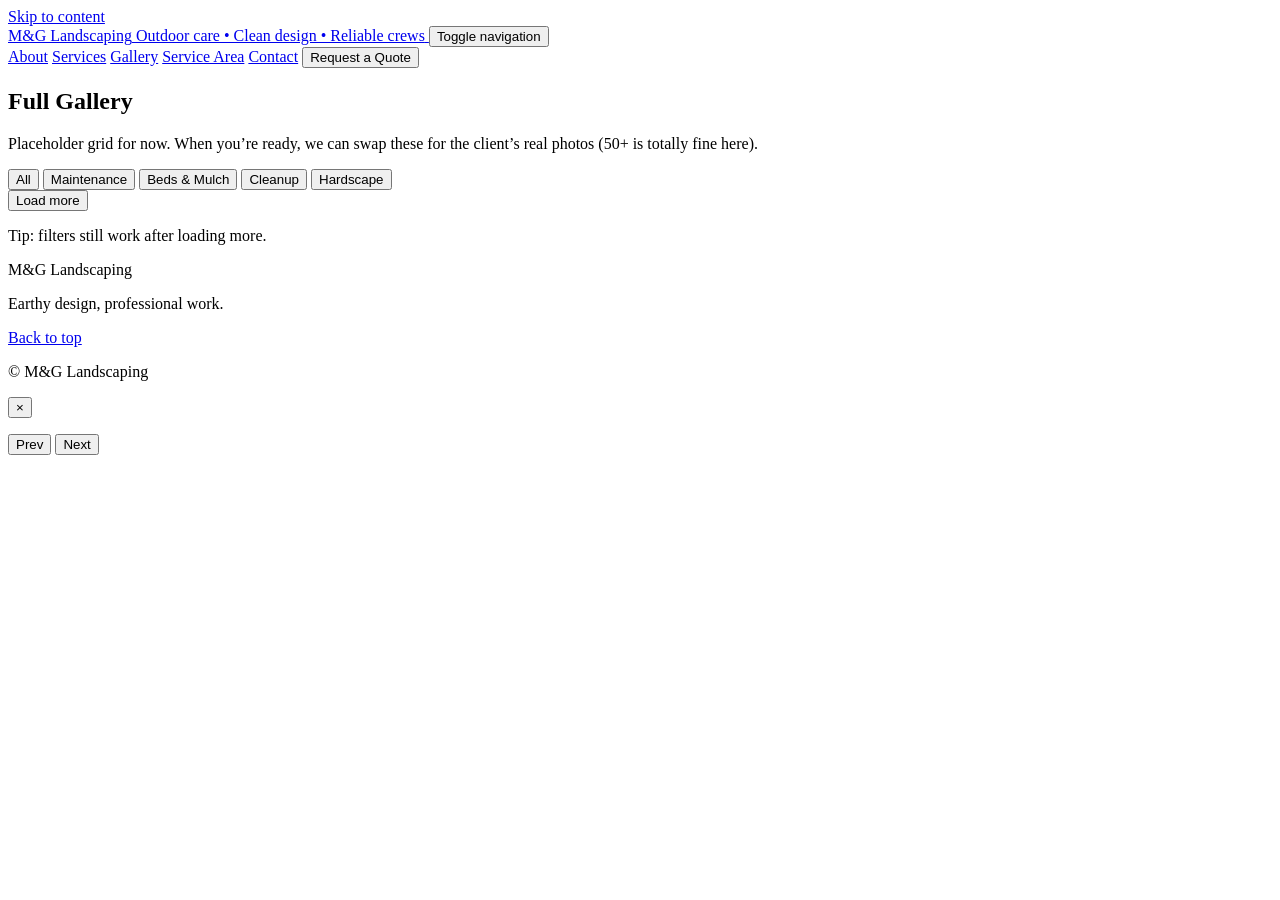
==== gallery.html @ a3aa932f "added gallery page." ====
<!doctype html>
<html lang="en">
  <head>
    <meta charset="utf-8" />
    <meta name="viewport" content="width=device-width, initial-scale=1" />
    <title>Gallery • M&amp;G Landscaping</title>
    <meta name="description" content="M&G Landscaping gallery — project photos and outdoor transformations." />
    <link rel="preconnect" href="https://fonts.googleapis.com" />
    <link rel="preconnect" href="https://fonts.gstatic.com" crossorigin />
    <link
      href="https://fonts.googleapis.com/css2?family=DM+Sans:wght@400;500;600;700&family=Fraunces:opsz,wght@9..144,500;9..144,700&display=swap"
      rel="stylesheet"
    />
    <link rel="stylesheet" href="style.css" />
  </head>
  <body>
    <a class="skip-link" href="#main">Skip to content</a>

    <header class="site-header" id="top">
      <div class="container header-inner">
        <a class="brand" href="index.html#top" aria-label="M&G Landscaping home">
          <span class="brand-mark" aria-hidden="true">
            <span class="brand-mark-leaf"></span>
          </span>
          <span class="brand-text">
            <span class="brand-name">M&amp;G Landscaping</span>
            <span class="brand-tag">Outdoor care • Clean design • Reliable crews</span>
          </span>
        </a>

        <button class="nav-toggle" type="button" aria-expanded="false" aria-controls="site-nav">
          <span class="nav-toggle-bar"></span>
          <span class="nav-toggle-bar"></span>
          <span class="nav-toggle-bar"></span>
          <span class="sr-only">Toggle navigation</span>
        </button>

        <nav class="site-nav" id="site-nav" aria-label="Primary">
          <a href="index.html#about">About</a>
          <a href="index.html#services">Services</a>
          <a href="gallery.html" aria-current="page">Gallery</a>
          <a href="index.html#areas">Service Area</a>
          <a href="index.html#contact">Contact</a>
          <button class="btn btn-primary btn-compact js-open-quote" type="button">Request a Quote</button>
        </nav>
      </div>
      <div class="header-rule" aria-hidden="true"></div>
    </header>

    <main id="main">
      <section class="section" id="gallery">
        <div class="container">
          <div class="section-heading">
            <h2>Full Gallery</h2>
            <p>
              Placeholder grid for now. When you’re ready, we can swap these for the client’s real photos (50+ is
              totally fine here).
            </p>
          </div>

          <div class="filter-row" role="group" aria-label="Filter gallery">
            <button class="filter is-active" type="button" data-filter="all">All</button>
            <button class="filter" type="button" data-filter="maintenance">Maintenance</button>
            <button class="filter" type="button" data-filter="beds">Beds &amp; Mulch</button>
            <button class="filter" type="button" data-filter="cleanup">Cleanup</button>
            <button class="filter" type="button" data-filter="hardscape">Hardscape</button>
          </div>

          <div
            class="gallery-grid"
            id="galleryGrid"
            data-gallery-source="js"
            aria-label="Project gallery grid"
          ></div>

          <div class="gallery-more">
            <button class="btn btn-ghost" id="loadMore" type="button">Load more</button>
            <p class="gallery-more-note">Tip: filters still work after loading more.</p>
          </div>
        </div>
      </section>
    </main>

    <footer class="site-footer">
      <div class="container footer-inner">
        <div>
          <p class="footer-brand">M&amp;G Landscaping</p>
          <p class="footer-small">Earthy design, professional work.</p>
        </div>
        <div class="footer-right">
          <a class="footer-link" href="#top">Back to top</a>
          <p class="footer-small">&copy; <span id="year"></span> M&amp;G Landscaping</p>
        </div>
      </div>
    </footer>

    <dialog class="quote-dialog" id="quoteDialog" aria-label="Request a quote dialog">
      <form class="quote-panel" method="dialog" id="quoteForm">
        <div class="quote-head">
          <div>
            <p class="quote-kicker">Request a quote</p>
            <h2 class="quote-title">Tell us the basics</h2>
          </div>
          <button class="icon-btn" type="button" data-quote-close aria-label="Close quote form">
            <span aria-hidden="true">&times;</span>
          </button>
        </div>

        <div class="quote-body">
          <label>
            <span>Name</span>
            <input name="name" type="text" autocomplete="name" required placeholder="Your name" />
          </label>
          <label>
            <span>Email</span>
            <input name="email" type="email" autocomplete="email" required placeholder="you@email.com" />
          </label>
          <label>
            <span>Phone</span>
            <input name="phone" type="tel" autocomplete="tel" placeholder="(555) 555-0100" />
          </label>
          <label>
            <span>Service</span>
            <select name="service" required>
              <option value="" selected disabled>Choose a service</option>
              <option>Maintenance</option>
              <option>Mulch / beds</option>
              <option>Cleanup</option>
              <option>Hardscape touch</option>
              <option>Not sure</option>
            </select>
          </label>
          <label>
            <span>Notes</span>
            <textarea name="message" rows="4" placeholder="Anything we should know?"></textarea>
          </label>

          <div class="quote-actions">
            <button class="btn btn-primary" type="submit">Create Email</button>
            <button class="btn btn-ghost" type="button" data-quote-close>Close</button>
          </div>

          <p class="form-note">No backend yet — we’ll open a pre-filled email so you can send it.</p>
        </div>
      </form>
    </dialog>

    <div class="lightbox" id="lightbox" aria-hidden="true">
      <div class="lightbox-backdrop" data-lb-close="true"></div>
      <div class="lightbox-panel" role="dialog" aria-modal="true" aria-label="Gallery viewer">
        <button class="icon-btn lightbox-close" type="button" data-lb-close="true" aria-label="Close">
          <span aria-hidden="true">&times;</span>
        </button>
        <img class="lightbox-img" id="lightboxImg" alt="" />
        <div class="lightbox-meta">
          <p class="lightbox-title" id="lightboxTitle"></p>
          <div class="lightbox-nav">
            <button class="btn btn-ghost btn-compact" type="button" id="lbPrev">Prev</button>
            <button class="btn btn-ghost btn-compact" type="button" id="lbNext">Next</button>
          </div>
        </div>
      </div>
    </div>

    <div class="toast" id="toast" role="status" aria-live="polite" aria-atomic="true"></div>

    <script src="gallery-data.js"></script>
    <script src="script.js"></script>
  </body>
</html>
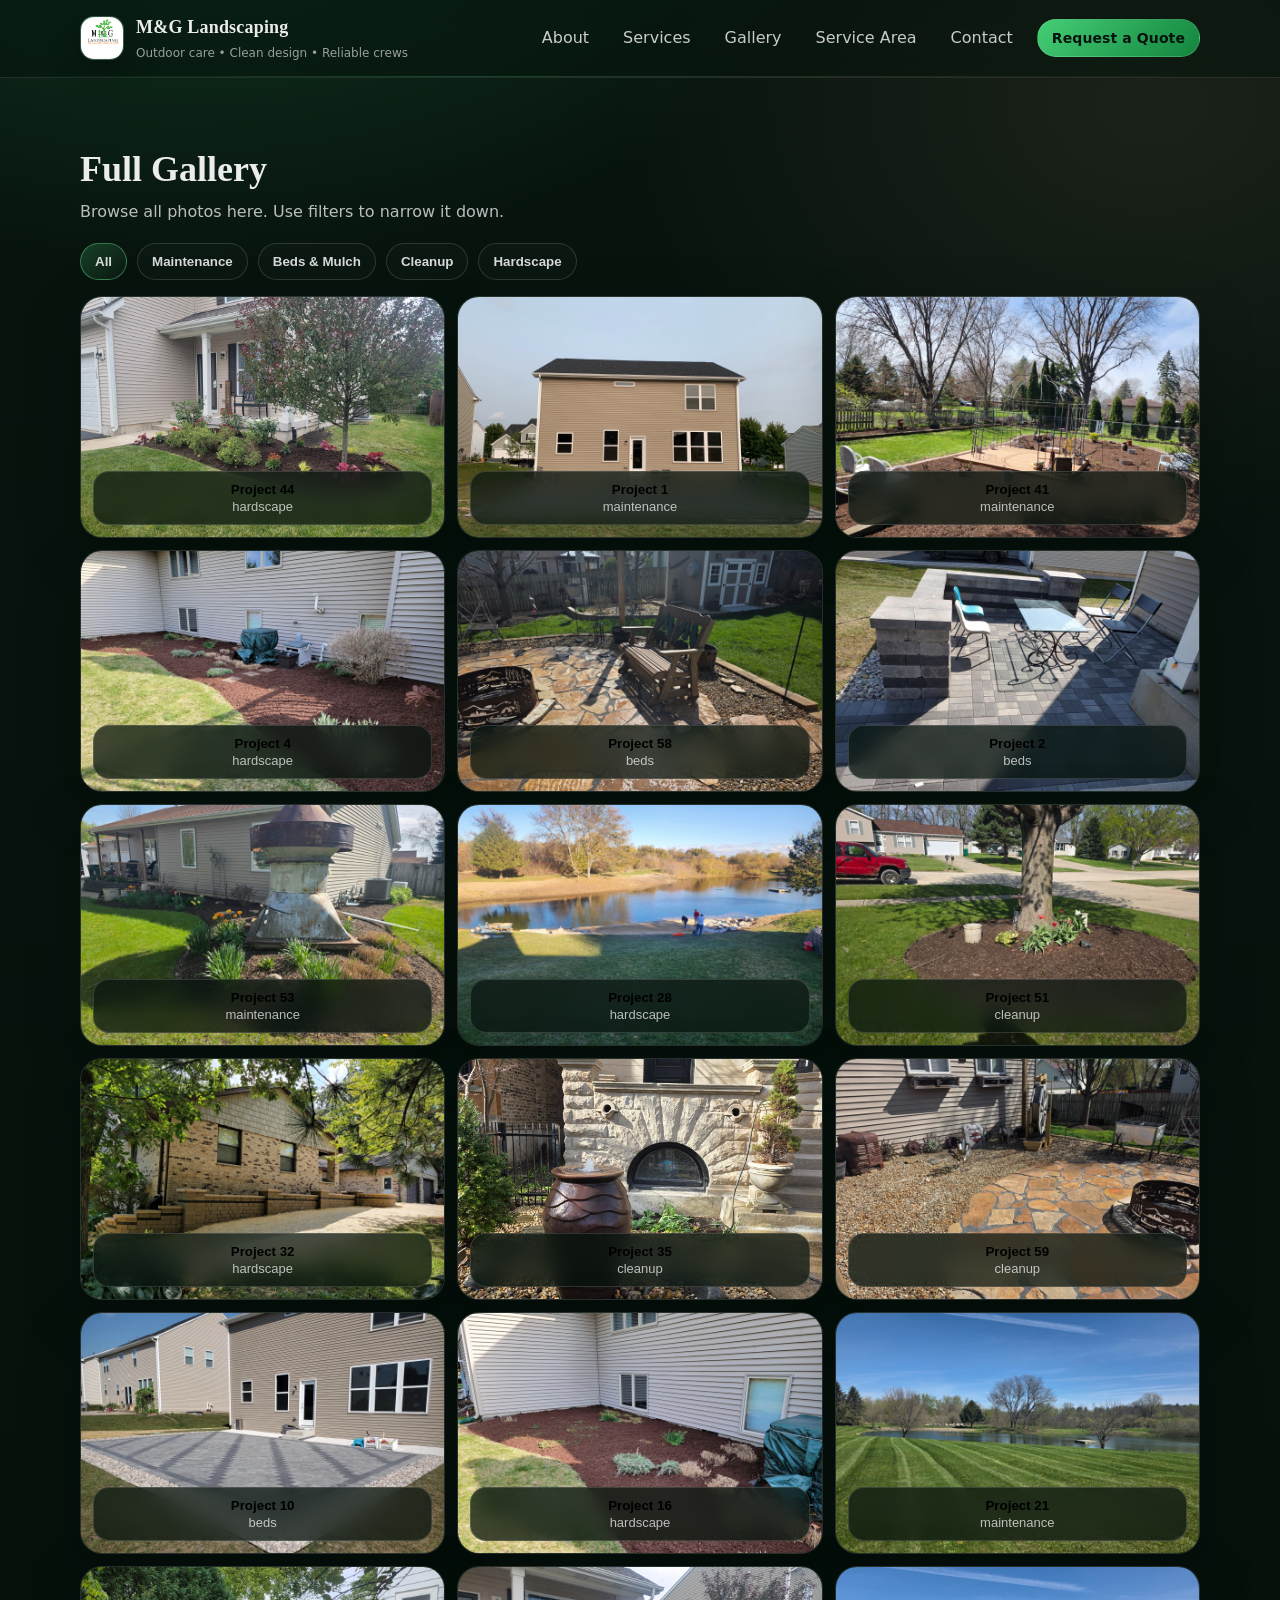
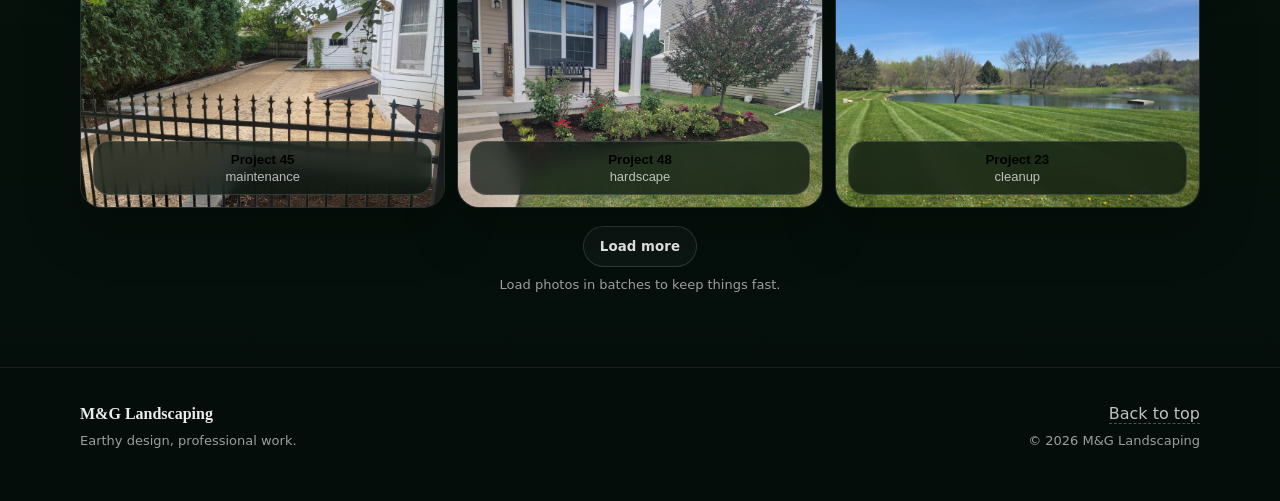
==== commit 11d46ed8: "implemented photos. changed photo names" ====
--- a/gallery.html
+++ b/gallery.html
@@ -20,7 +20,7 @@
       <div class="container header-inner">
         <a class="brand" href="index.html#top" aria-label="M&G Landscaping home">
           <span class="brand-mark" aria-hidden="true">
-            <span class="brand-mark-leaf"></span>
+            <img class="brand-logo" src="MGL%20Photos/Logo.jpg" alt="" loading="eager" decoding="async" />
           </span>
           <span class="brand-text">
             <span class="brand-name">M&amp;G Landscaping</span>
@@ -52,10 +52,7 @@
         <div class="container">
           <div class="section-heading">
             <h2>Full Gallery</h2>
-            <p>
-              Placeholder grid for now. When you’re ready, we can swap these for the client’s real photos (50+ is
-              totally fine here).
-            </p>
+            <p>Browse all photos here. Use filters to narrow it down.</p>
           </div>
 
           <div class="filter-row" role="group" aria-label="Filter gallery">
@@ -75,7 +72,7 @@
 
           <div class="gallery-more">
             <button class="btn btn-ghost" id="loadMore" type="button">Load more</button>
-            <p class="gallery-more-note">Tip: filters still work after loading more.</p>
+            <p class="gallery-more-note">Load photos in batches to keep things fast.</p>
           </div>
         </div>
       </section>
@@ -168,4 +165,3 @@
     <script src="script.js"></script>
   </body>
 </html>
-
--- a/style.css
+++ b/style.css
@@ -0,0 +1,960 @@
+:root{
+  --bg: #07140e;
+  --bg-2: #0b1a12;
+  --surface: rgba(255,255,255,0.06);
+  --surface-2: rgba(255,255,255,0.09);
+  --stroke: rgba(255,255,255,0.14);
+  --text: rgba(255,255,255,0.92);
+  --muted: rgba(255,255,255,0.72);
+  --muted-2: rgba(255,255,255,0.58);
+  --shadow: 0 18px 55px rgba(0,0,0,0.45);
+
+  --leaf: #4ade80;
+  --leaf-2: #16a34a;
+  --clay: #b08968;
+  --sun: #fbbf24;
+  --ice: #7dd3fc;
+  --accent: var(--leaf);
+  --accent-2: var(--leaf-2);
+
+  --radius-lg: 22px;
+  --radius-md: 16px;
+  --radius-sm: 12px;
+  --container: 1120px;
+
+  --font-sans: "DM Sans", ui-sans-serif, system-ui, -apple-system, "Segoe UI", Roboto, Arial, sans-serif;
+  --font-serif: "Fraunces", ui-serif, Georgia, "Times New Roman", serif;
+}
+
+*{ box-sizing: border-box; }
+html{ scroll-behavior: smooth; }
+body{
+  margin: 0;
+  font-family: var(--font-sans);
+  color: var(--text);
+  background: radial-gradient(1200px 800px at 15% -10%, rgba(74,222,128,0.20), transparent 60%),
+              radial-gradient(900px 700px at 90% 5%, rgba(176,137,104,0.12), transparent 60%),
+              linear-gradient(180deg, var(--bg), #06110c 70%, #050e0a);
+  line-height: 1.55;
+}
+img{ max-width: 100%; display: block; }
+a{ color: inherit; }
+
+.sr-only{
+  position:absolute;
+  width:1px;height:1px;
+  padding:0;margin:-1px;
+  overflow:hidden;clip:rect(0,0,0,0);
+  white-space:nowrap;border:0;
+}
+.skip-link{
+  position: absolute;
+  left: 12px;
+  top: 12px;
+  z-index: 9999;
+  padding: 10px 12px;
+  border-radius: 999px;
+  background: rgba(0,0,0,0.85);
+  border: 1px solid rgba(255,255,255,0.20);
+  text-decoration: none;
+  transform: translateY(-130%);
+  transition: transform 160ms ease;
+}
+.skip-link:focus{ transform: translateY(0); outline: none; }
+
+.container{
+  width: min(var(--container), calc(100% - 40px));
+  margin: 0 auto;
+}
+.split{
+  display: grid;
+  grid-template-columns: 1.1fr 0.9fr;
+  gap: 28px;
+  align-items: start;
+}
+
+.site-header{
+  position: sticky;
+  top: 0;
+  z-index: 50;
+  background: rgba(7,20,14,0.55);
+  backdrop-filter: blur(12px);
+  border-bottom: 1px solid rgba(255,255,255,0.10);
+}
+.header-inner{
+  display: flex;
+  align-items: center;
+  justify-content: space-between;
+  gap: 16px;
+  padding: 14px 0;
+}
+.brand{
+  display: grid;
+  grid-template-columns: auto 1fr;
+  gap: 12px;
+  align-items: center;
+  text-decoration: none;
+  min-width: 220px;
+}
+.brand-mark{
+  width: 44px;
+  height: 44px;
+  border-radius: 14px;
+  background: linear-gradient(145deg, rgba(74,222,128,0.25), rgba(22,163,74,0.10));
+  border: 1px solid rgba(255,255,255,0.16);
+  display: grid;
+  place-items: center;
+  box-shadow: 0 10px 30px rgba(0,0,0,0.35);
+  overflow: hidden;
+}
+.brand-logo{
+  width: 100%;
+  height: 100%;
+  object-fit: cover;
+  filter: saturate(1.05) contrast(1.05);
+}
+.brand-name{
+  font-family: var(--font-serif);
+  letter-spacing: 0.2px;
+  font-size: 18px;
+  font-weight: 700;
+}
+.brand-tag{
+  display:block;
+  color: var(--muted-2);
+  font-size: 12px;
+  margin-top: 2px;
+}
+
+.nav-toggle{
+  display: none;
+  background: transparent;
+  border: 1px solid rgba(255,255,255,0.16);
+  border-radius: 12px;
+  padding: 10px;
+  color: var(--text);
+}
+.nav-toggle-bar{
+  display:block;
+  width: 22px;
+  height: 2px;
+  background: rgba(255,255,255,0.9);
+  margin: 4px 0;
+  border-radius: 999px;
+}
+
+.site-nav{
+  display: flex;
+  align-items: center;
+  gap: 14px;
+}
+.site-nav a{
+  text-decoration: none;
+  color: rgba(255,255,255,0.78);
+  padding: 10px 10px;
+  border-radius: 999px;
+  transition: background 180ms ease, color 180ms ease;
+}
+.site-nav a:hover{
+  background: rgba(255,255,255,0.06);
+  color: rgba(255,255,255,0.95);
+}
+.header-rule{
+  height: 1px;
+  background: linear-gradient(90deg, transparent, rgba(74,222,128,0.22), rgba(176,137,104,0.18), transparent);
+}
+
+.section{
+  padding: 72px 0;
+}
+.section-alt{
+  background: linear-gradient(180deg, rgba(255,255,255,0.02), rgba(255,255,255,0.00));
+  border-top: 1px solid rgba(255,255,255,0.06);
+  border-bottom: 1px solid rgba(255,255,255,0.06);
+}
+.section-heading h2{
+  font-family: var(--font-serif);
+  font-size: 36px;
+  line-height: 1.1;
+  margin: 0 0 10px;
+}
+.section-heading p{
+  margin: 0;
+  color: var(--muted);
+  max-width: 62ch;
+}
+
+.btn{
+  appearance: none;
+  border: 1px solid transparent;
+  border-radius: 999px;
+  padding: 12px 16px;
+  font-weight: 700;
+  font-family: var(--font-sans);
+  letter-spacing: 0.1px;
+  cursor: pointer;
+  text-decoration: none;
+  display: inline-flex;
+  align-items: center;
+  justify-content: center;
+  gap: 8px;
+  transition: transform 160ms ease, background 160ms ease, border-color 160ms ease, color 160ms ease;
+}
+.btn:active{ transform: translateY(1px); }
+.btn-primary{
+  background: linear-gradient(135deg, rgba(74,222,128,0.92), rgba(22,163,74,0.78));
+  color: #07140e;
+  border-color: rgba(255,255,255,0.12);
+}
+.btn-primary:hover{
+  background: linear-gradient(135deg, rgba(74,222,128,1), rgba(22,163,74,0.88));
+}
+.btn-ghost{
+  background: rgba(255,255,255,0.03);
+  border-color: rgba(255,255,255,0.14);
+  color: rgba(255,255,255,0.9);
+}
+.btn-ghost:hover{
+  background: rgba(255,255,255,0.07);
+  border-color: rgba(255,255,255,0.20);
+}
+.btn-compact{ padding: 10px 14px; font-size: 14px; }
+.icon-btn{
+  width: 42px;
+  height: 42px;
+  border-radius: 14px;
+  border: 1px solid rgba(255,255,255,0.14);
+  background: rgba(255,255,255,0.04);
+  color: rgba(255,255,255,0.92);
+  cursor: pointer;
+  display: grid;
+  place-items: center;
+}
+.icon-btn:hover{ background: rgba(255,255,255,0.07); }
+
+.hero{
+  position: relative;
+  padding: 86px 0 44px;
+  overflow: clip;
+}
+.hero-bg{
+  position: absolute;
+  inset: -20%;
+  background:
+    radial-gradient(700px 420px at 20% 30%, rgba(74,222,128,0.26), transparent 60%),
+    radial-gradient(540px 380px at 78% 32%, rgba(176,137,104,0.18), transparent 60%),
+    radial-gradient(420px 380px at 70% 84%, rgba(251,191,36,0.10), transparent 70%),
+    linear-gradient(180deg, rgba(255,255,255,0.02), rgba(255,255,255,0.00));
+  filter: saturate(1.1);
+  transform: translateZ(0);
+}
+.hero-inner{
+  position: relative;
+  display: grid;
+  grid-template-columns: 1.08fr 0.92fr;
+  gap: 34px;
+  align-items: center;
+}
+.eyebrow{
+  margin: 0 0 14px;
+  display: flex;
+  flex-wrap: wrap;
+  gap: 10px;
+  align-items: center;
+}
+.pill{
+  display:inline-flex;
+  padding: 6px 12px;
+  border-radius: 999px;
+  border: 1px solid rgba(255,255,255,0.14);
+  background: rgba(255,255,255,0.04);
+  font-weight: 700;
+  font-size: 13px;
+}
+.muted{ color: var(--muted-2); font-size: 13px; }
+.hero-title{
+  margin: 0 0 12px;
+  font-family: var(--font-serif);
+  font-size: 56px;
+  line-height: 1.03;
+  letter-spacing: -0.2px;
+}
+.hero-title-accent{
+  color: color-mix(in srgb, var(--accent) 96%, white 4%);
+  text-shadow: 0 12px 38px color-mix(in srgb, var(--accent) 18%, transparent);
+}
+.hero-subtitle{
+  margin: 0 0 18px;
+  color: rgba(255,255,255,0.76);
+  font-size: 18px;
+  max-width: 62ch;
+}
+.hero-actions{
+  display:flex;
+  gap: 12px;
+  flex-wrap: wrap;
+  margin-bottom: 18px;
+}
+
+.hero-spotlight{
+  border-radius: var(--radius-lg);
+  border: 1px solid rgba(255,255,255,0.12);
+  background: rgba(255,255,255,0.03);
+  padding: 16px;
+  box-shadow: 0 20px 60px rgba(0,0,0,0.25);
+}
+.hero-spotlight-label{
+  margin: 0 0 10px;
+  color: rgba(255,255,255,0.60);
+  font-weight: 700;
+  letter-spacing: 0.12em;
+  font-size: 11px;
+  text-transform: uppercase;
+}
+.chip-row{
+  display:flex;
+  gap: 10px;
+  flex-wrap: wrap;
+  margin-bottom: 12px;
+}
+.chip{
+  border-radius: 999px;
+  padding: 8px 12px;
+  border: 1px solid rgba(255,255,255,0.14);
+  background: rgba(255,255,255,0.02);
+  color: rgba(255,255,255,0.80);
+  cursor: pointer;
+  font-weight: 700;
+  font-size: 13px;
+}
+.chip:hover{ background: rgba(255,255,255,0.05); }
+.chip.is-active{
+  background: linear-gradient(135deg, color-mix(in srgb, var(--accent) 24%, transparent), rgba(255,255,255,0.02));
+  border-color: color-mix(in srgb, var(--accent) 34%, rgba(255,255,255,0.12));
+  color: rgba(255,255,255,0.92);
+}
+
+.spotlight-card{
+  border-radius: 18px;
+  border: 1px solid rgba(255,255,255,0.10);
+  background: linear-gradient(180deg, rgba(255,255,255,0.03), rgba(255,255,255,0.015));
+  padding: 14px;
+}
+.spotlight-title{
+  font-size: 18px;
+  margin: 0 0 6px;
+}
+.spotlight-text{
+  margin: 0 0 12px;
+  color: rgba(255,255,255,0.72);
+}
+.spotlight-list{
+  margin: 0;
+  padding: 0 0 0 18px;
+  color: rgba(255,255,255,0.78);
+}
+
+.hero-media .media-stack{
+  position: relative;
+  display: grid;
+  gap: 16px;
+}
+.media-card{
+  border-radius: var(--radius-lg);
+  border: 1px solid rgba(255,255,255,0.12);
+  background: rgba(255,255,255,0.03);
+  overflow: hidden;
+  box-shadow: var(--shadow);
+}
+.hero-photo{
+  width: 100%;
+  object-fit: cover;
+  display: block;
+  background: rgba(255,255,255,0.06);
+}
+.hero-photo-tall{ height: 420px; }
+.hero-photo-wide{ height: 180px; }
+.media-card figcaption{
+  padding: 12px 14px 14px;
+  color: rgba(255,255,255,0.66);
+  font-size: 13px;
+}
+.media-card-float{
+  position: absolute;
+  right: -10px;
+  bottom: -22px;
+  width: min(360px, 78%);
+  transform: rotate(1deg);
+  animation: floaty 6.8s ease-in-out infinite;
+  animation-delay: var(--float-delay, 0s);
+}
+@keyframes floaty{
+  0%,100%{ transform: translateY(0) rotate(1deg); }
+  50%{ transform: translateY(-10px) rotate(-0.6deg); }
+}
+
+.ph-image{
+  background:
+    linear-gradient(135deg, rgba(255,255,255,0.12), rgba(255,255,255,0.03)),
+    radial-gradient(900px 220px at 30% 20%, rgba(74,222,128,0.20), transparent 60%),
+    repeating-linear-gradient(90deg, rgba(255,255,255,0.06), rgba(255,255,255,0.06) 2px, rgba(255,255,255,0.02) 2px, rgba(255,255,255,0.02) 10px);
+  border-radius: 16px;
+  min-height: 220px;
+}
+.ph-image-wide{ min-height: 180px; }
+.ph-image-tall{ min-height: 420px; }
+.ph-image-square{ min-height: 360px; }
+
+.stat-grid{
+  margin-top: 18px;
+  display: grid;
+  grid-template-columns: 1fr 1fr;
+  gap: 12px;
+}
+.stat{
+  border-radius: 18px;
+  border: 1px solid rgba(255,255,255,0.12);
+  background: rgba(255,255,255,0.03);
+  padding: 14px;
+}
+.stat-top{
+  margin: 0 0 6px;
+  color: rgba(255,255,255,0.62);
+  font-weight: 700;
+  letter-spacing: 0.10em;
+  text-transform: uppercase;
+  font-size: 11px;
+}
+.stat-main{ margin: 0; font-weight: 800; }
+
+.about-photo{
+  position: relative;
+  border-radius: var(--radius-lg);
+  border: 1px solid rgba(255,255,255,0.12);
+  background: rgba(255,255,255,0.03);
+  padding: 16px;
+  box-shadow: var(--shadow);
+}
+.about-photo-img{
+  width: 100%;
+  height: 360px;
+  border-radius: 16px;
+  object-fit: cover;
+  background: rgba(255,255,255,0.06);
+  border: 1px solid rgba(255,255,255,0.10);
+}
+.about-badge{
+  margin-top: 14px;
+  border-radius: 18px;
+  border: 1px solid rgba(255,255,255,0.12);
+  background: linear-gradient(135deg, rgba(176,137,104,0.18), rgba(255,255,255,0.02));
+  padding: 14px;
+}
+.about-badge-title{
+  margin: 0 0 4px;
+  font-weight: 900;
+}
+.about-badge-copy{
+  margin: 0 0 12px;
+  color: rgba(255,255,255,0.74);
+}
+
+.service-grid{
+  margin-top: 22px;
+  display: grid;
+  grid-template-columns: repeat(4, 1fr);
+  gap: 14px;
+}
+.service-card{
+  border-radius: var(--radius-lg);
+  border: 1px solid rgba(255,255,255,0.12);
+  background: rgba(255,255,255,0.03);
+  padding: 16px;
+  box-shadow: 0 16px 46px rgba(0,0,0,0.22);
+}
+.service-icon{
+  width: 42px;
+  height: 42px;
+  border-radius: 14px;
+  border: 1px solid rgba(255,255,255,0.14);
+  background: linear-gradient(135deg, rgba(74,222,128,0.18), rgba(255,255,255,0.02));
+  display: grid;
+  place-items: center;
+  margin-bottom: 12px;
+  color: rgba(255,255,255,0.92);
+}
+.service-icon svg{ width: 24px; height: 24px; fill: currentColor; opacity: 0.95; }
+.service-card h3{ margin: 0 0 8px; font-size: 18px; }
+.service-card p{ margin: 0 0 12px; color: rgba(255,255,255,0.74); }
+.service-details{
+  border-top: 1px solid rgba(255,255,255,0.10);
+  padding-top: 12px;
+}
+.service-details summary{
+  cursor: pointer;
+  font-weight: 800;
+  color: rgba(255,255,255,0.86);
+}
+.service-details ul{
+  margin: 10px 0 0;
+  padding-left: 18px;
+  color: rgba(255,255,255,0.74);
+}
+
+.services-cta{
+  margin-top: 18px;
+  border-radius: var(--radius-lg);
+  border: 1px solid rgba(255,255,255,0.12);
+  background: linear-gradient(135deg, rgba(74,222,128,0.10), rgba(176,137,104,0.10));
+  padding: 18px;
+  display: flex;
+  justify-content: space-between;
+  gap: 14px;
+  align-items: center;
+}
+.services-cta h3{ margin: 0 0 6px; }
+.services-cta p{ margin: 0; color: rgba(255,255,255,0.74); }
+
+.filter-row{
+  margin-top: 18px;
+  display:flex;
+  flex-wrap: wrap;
+  gap: 10px;
+}
+.filter{
+  border-radius: 999px;
+  padding: 10px 14px;
+  border: 1px solid rgba(255,255,255,0.14);
+  background: rgba(255,255,255,0.02);
+  color: rgba(255,255,255,0.84);
+  cursor: pointer;
+  font-weight: 800;
+}
+.filter:hover{ background: rgba(255,255,255,0.06); }
+.filter.is-active{
+  background: linear-gradient(135deg, color-mix(in srgb, var(--accent) 22%, transparent), rgba(255,255,255,0.02));
+  border-color: color-mix(in srgb, var(--accent) 34%, rgba(255,255,255,0.12));
+}
+
+.gallery-grid{
+  margin-top: 16px;
+  display: grid;
+  grid-template-columns: repeat(12, 1fr);
+  gap: 12px;
+}
+.gallery-home-cta{
+  margin-top: 16px;
+  display: flex;
+  justify-content: center;
+}
+
+.gallery-more{
+  margin-top: 18px;
+  display: grid;
+  justify-items: center;
+  gap: 8px;
+}
+.gallery-more-note{
+  margin: 0;
+  color: rgba(255,255,255,0.60);
+  font-size: 13px;
+}
+.gallery-tile{
+  grid-column: span 4;
+  padding: 0;
+  border: 1px solid rgba(255,255,255,0.12);
+  border-radius: var(--radius-lg);
+  overflow: hidden;
+  background: rgba(255,255,255,0.02);
+  cursor: pointer;
+  position: relative;
+  box-shadow: 0 18px 55px rgba(0,0,0,0.25);
+  transition: transform 180ms ease, border-color 180ms ease;
+}
+.gallery-tile:hover{
+  transform: translateY(-3px);
+  border-color: color-mix(in srgb, var(--accent) 34%, rgba(255,255,255,0.14));
+}
+.gallery-tile img{
+  width: 100%;
+  height: 240px;
+  object-fit: cover;
+  filter: saturate(0.9) contrast(1.02);
+}
+.gallery-tile-meta{
+  position: absolute;
+  inset: auto 12px 12px 12px;
+  border-radius: 16px;
+  padding: 10px 12px;
+  border: 1px solid rgba(255,255,255,0.14);
+  background: rgba(7,20,14,0.72);
+  backdrop-filter: blur(10px);
+}
+.gallery-tile-title{
+  display:block;
+  font-weight: 900;
+}
+.gallery-tile-tag{
+  display:block;
+  color: rgba(255,255,255,0.70);
+  font-size: 13px;
+  margin-top: 2px;
+}
+.gallery-tile[hidden]{ display:none; }
+
+.area-chips{
+  margin-top: 16px;
+  display:flex;
+  flex-wrap: wrap;
+  gap: 10px;
+}
+.area-chips span{
+  padding: 9px 12px;
+  border-radius: 999px;
+  border: 1px solid rgba(255,255,255,0.14);
+  background: rgba(255,255,255,0.03);
+  color: rgba(255,255,255,0.84);
+  font-weight: 800;
+  font-size: 13px;
+}
+.area-note{
+  margin-top: 16px;
+  border-radius: var(--radius-lg);
+  border: 1px solid rgba(255,255,255,0.12);
+  background: rgba(255,255,255,0.03);
+  padding: 16px;
+}
+.area-note h3{ margin: 0 0 6px; }
+.area-note p{ margin: 0 0 12px; color: rgba(255,255,255,0.74); }
+
+.map-card{
+  position: relative;
+  min-height: 420px;
+  border-radius: var(--radius-lg);
+  border: 1px solid rgba(255,255,255,0.12);
+  background: radial-gradient(900px 420px at 20% 30%, rgba(74,222,128,0.14), transparent 60%),
+              linear-gradient(180deg, rgba(255,255,255,0.03), rgba(255,255,255,0.015));
+  overflow: hidden;
+  box-shadow: var(--shadow);
+}
+.map-grid{
+  position:absolute;
+  inset: 0;
+  background-image:
+    linear-gradient(transparent, transparent),
+    linear-gradient(90deg, rgba(255,255,255,0.05) 1px, transparent 1px),
+    linear-gradient(0deg, rgba(255,255,255,0.05) 1px, transparent 1px);
+  background-size: 100% 100%, 56px 56px, 56px 56px;
+  opacity: 0.55;
+  mix-blend-mode: screen;
+}
+.map-mark{
+  position:absolute;
+  right: 22px;
+  bottom: 26px;
+  width: 120px;
+  height: 120px;
+  color: rgba(74,222,128,0.85);
+  filter: drop-shadow(0 18px 30px rgba(0,0,0,0.40));
+}
+.map-caption{
+  position:absolute;
+  left: 16px;
+  bottom: 16px;
+  margin: 0;
+  padding: 10px 12px;
+  border-radius: 14px;
+  border: 1px solid rgba(255,255,255,0.14);
+  background: rgba(7,20,14,0.74);
+  color: rgba(255,255,255,0.72);
+  font-size: 13px;
+  max-width: 34ch;
+}
+
+.contact-cards{
+  margin-top: 18px;
+  display:grid;
+  grid-template-columns: 1fr;
+  gap: 12px;
+}
+.contact-card{
+  border-radius: var(--radius-lg);
+  border: 1px solid rgba(255,255,255,0.12);
+  background: rgba(255,255,255,0.03);
+  padding: 14px;
+  display: grid;
+  grid-template-columns: 1fr auto;
+  gap: 10px;
+  align-items: center;
+}
+.contact-label{
+  margin: 0;
+  color: rgba(255,255,255,0.62);
+  font-weight: 900;
+  letter-spacing: 0.10em;
+  text-transform: uppercase;
+  font-size: 11px;
+}
+.contact-value{
+  margin: 4px 0 0;
+  font-weight: 900;
+}
+.contact-link{
+  text-decoration: none;
+  border-bottom: 1px dashed rgba(255,255,255,0.30);
+}
+.contact-link:hover{ border-bottom-color: rgba(74,222,128,0.60); }
+
+.contact-form-shell{
+  border-radius: var(--radius-lg);
+  border: 1px solid rgba(255,255,255,0.12);
+  background: rgba(255,255,255,0.03);
+  padding: 18px;
+  box-shadow: 0 16px 50px rgba(0,0,0,0.22);
+}
+.contact-form label{ display:block; }
+.contact-form span{ display:block; font-weight: 900; margin-bottom: 8px; }
+.form-row{
+  display:grid;
+  grid-template-columns: 1fr 1fr;
+  gap: 12px;
+}
+input, select, textarea{
+  width: 100%;
+  padding: 12px 12px;
+  border-radius: 14px;
+  border: 1px solid rgba(255,255,255,0.14);
+  background: rgba(7,20,14,0.55);
+  color: rgba(255,255,255,0.92);
+  outline: none;
+  font-family: var(--font-sans);
+}
+textarea{ resize: vertical; min-height: 120px; }
+input:focus, select:focus, textarea:focus{
+  border-color: rgba(74,222,128,0.55);
+  box-shadow: 0 0 0 3px rgba(74,222,128,0.14);
+}
+.form-actions{
+  display:flex;
+  flex-wrap: wrap;
+  gap: 10px;
+  margin-top: 14px;
+}
+.form-note{
+  margin: 12px 0 0;
+  color: rgba(255,255,255,0.62);
+  font-size: 13px;
+}
+
+.site-footer{
+  padding: 34px 0 50px;
+  border-top: 1px solid rgba(255,255,255,0.08);
+  background: rgba(0,0,0,0.10);
+}
+.footer-inner{
+  display:flex;
+  justify-content: space-between;
+  gap: 14px;
+  align-items: center;
+}
+.footer-brand{
+  margin: 0;
+  font-weight: 900;
+  font-family: var(--font-serif);
+}
+.footer-small{ margin: 4px 0 0; color: rgba(255,255,255,0.60); font-size: 13px; }
+.footer-right{ text-align:right; }
+.footer-link{
+  color: rgba(255,255,255,0.75);
+  text-decoration: none;
+  border-bottom: 1px dashed rgba(255,255,255,0.28);
+}
+.footer-link:hover{ border-bottom-color: rgba(74,222,128,0.55); color: rgba(255,255,255,0.92); }
+
+/* Dialog */
+.quote-dialog{
+  width: min(680px, calc(100% - 28px));
+  border: 0;
+  border-radius: var(--radius-lg);
+  padding: 0;
+  background: transparent;
+  color: var(--text);
+}
+.quote-dialog::backdrop{
+  background: rgba(0,0,0,0.62);
+  backdrop-filter: blur(6px);
+}
+.quote-panel{
+  border-radius: var(--radius-lg);
+  border: 1px solid rgba(255,255,255,0.14);
+  background: radial-gradient(900px 500px at 20% 10%, rgba(74,222,128,0.18), transparent 60%),
+              linear-gradient(180deg, rgba(7,20,14,0.95), rgba(7,20,14,0.82));
+  box-shadow: 0 30px 80px rgba(0,0,0,0.55);
+  overflow: hidden;
+}
+.quote-head{
+  padding: 18px 18px 16px;
+  display:flex;
+  justify-content: space-between;
+  gap: 12px;
+  align-items: start;
+  border-bottom: 1px solid rgba(255,255,255,0.10);
+}
+.quote-kicker{
+  margin: 0 0 4px;
+  letter-spacing: 0.12em;
+  text-transform: uppercase;
+  font-size: 11px;
+  color: rgba(255,255,255,0.62);
+  font-weight: 900;
+}
+.quote-title{
+  margin: 0;
+  font-family: var(--font-serif);
+}
+.quote-body{
+  padding: 18px;
+  display:grid;
+  gap: 12px;
+}
+.quote-body label span{
+  display:block;
+  font-weight: 900;
+  margin-bottom: 8px;
+}
+.quote-actions{
+  display:flex;
+  flex-wrap: wrap;
+  gap: 10px;
+  margin-top: 2px;
+}
+
+/* Lightbox */
+.lightbox{
+  position: fixed;
+  inset: 0;
+  display: none;
+  z-index: 80;
+}
+.lightbox.is-open{ display:block; }
+.lightbox-backdrop{
+  position:absolute;
+  inset:0;
+  background: rgba(0,0,0,0.72);
+  backdrop-filter: blur(6px);
+}
+.lightbox-panel{
+  position: relative;
+  width: min(980px, calc(100% - 28px));
+  margin: 52px auto;
+  border-radius: var(--radius-lg);
+  border: 1px solid rgba(255,255,255,0.14);
+  background: rgba(7,20,14,0.82);
+  box-shadow: 0 40px 100px rgba(0,0,0,0.6);
+  overflow: hidden;
+}
+.lightbox-close{
+  position:absolute;
+  right: 14px;
+  top: 14px;
+  z-index: 2;
+}
+.lightbox-img{
+  width: 100%;
+  max-height: 66vh;
+  object-fit: cover;
+  background: rgba(255,255,255,0.06);
+}
+.lightbox-meta{
+  display:flex;
+  justify-content: space-between;
+  align-items: center;
+  gap: 10px;
+  padding: 14px 16px 16px;
+  border-top: 1px solid rgba(255,255,255,0.10);
+}
+.lightbox-title{ margin: 0; font-weight: 900; }
+.lightbox-nav{ display:flex; gap: 10px; }
+
+/* Toast */
+.toast{
+  position: fixed;
+  left: 50%;
+  bottom: 18px;
+  transform: translateX(-50%) translateY(14px);
+  opacity: 0;
+  pointer-events: none;
+  padding: 10px 12px;
+  border-radius: 999px;
+  border: 1px solid rgba(255,255,255,0.14);
+  background: rgba(7,20,14,0.88);
+  color: rgba(255,255,255,0.88);
+  box-shadow: 0 18px 55px rgba(0,0,0,0.35);
+  transition: opacity 180ms ease, transform 180ms ease;
+  z-index: 90;
+}
+.toast.is-showing{
+  opacity: 1;
+  transform: translateX(-50%) translateY(0);
+}
+
+/* Reveal */
+.reveal-on-scroll{
+  opacity: 0;
+  transform: translateY(14px);
+  transition: opacity 520ms ease, transform 520ms ease;
+  transition-delay: var(--reveal-delay, 0s);
+}
+.reveal-on-scroll.is-in{
+  opacity: 1;
+  transform: translateY(0);
+}
+
+@media (prefers-reduced-motion: reduce){
+  html{ scroll-behavior: auto; }
+  .media-card-float{ animation: none; }
+  .reveal-on-scroll{ transition: none; transform: none; opacity: 1; }
+}
+
+@media (max-width: 980px){
+  .split{ grid-template-columns: 1fr; }
+  .hero-inner{ grid-template-columns: 1fr; }
+  .media-card-float{ position: relative; right: 0; bottom: 0; width: 100%; }
+  .service-grid{ grid-template-columns: repeat(2, 1fr); }
+  .gallery-tile{ grid-column: span 6; }
+}
+
+@media (max-width: 720px){
+  .nav-toggle{ display: inline-grid; }
+  .site-nav{
+    position: absolute;
+    left: 0;
+    right: 0;
+    top: 100%;
+    background: rgba(7,20,14,0.92);
+    border-bottom: 1px solid rgba(255,255,255,0.10);
+    backdrop-filter: blur(10px);
+    padding: 12px 20px 16px;
+    display: grid;
+    gap: 8px;
+    transform: translateY(-8px);
+    opacity: 0;
+    pointer-events: none;
+    transition: opacity 160ms ease, transform 160ms ease;
+  }
+  .site-nav.is-open{
+    opacity: 1;
+    pointer-events: auto;
+    transform: translateY(0);
+  }
+  .site-nav a{ padding: 10px 12px; border-radius: 14px; }
+  .hero-title{ font-size: 42px; }
+  .section{ padding: 58px 0; }
+  .section-heading h2{ font-size: 32px; }
+  .service-grid{ grid-template-columns: 1fr; }
+  .gallery-tile{ grid-column: span 12; }
+  .form-row{ grid-template-columns: 1fr; }
+  .footer-inner{ align-items: start; flex-direction: column; }
+  .footer-right{ text-align: left; }
+  .map-card{ min-height: 340px; }
+}
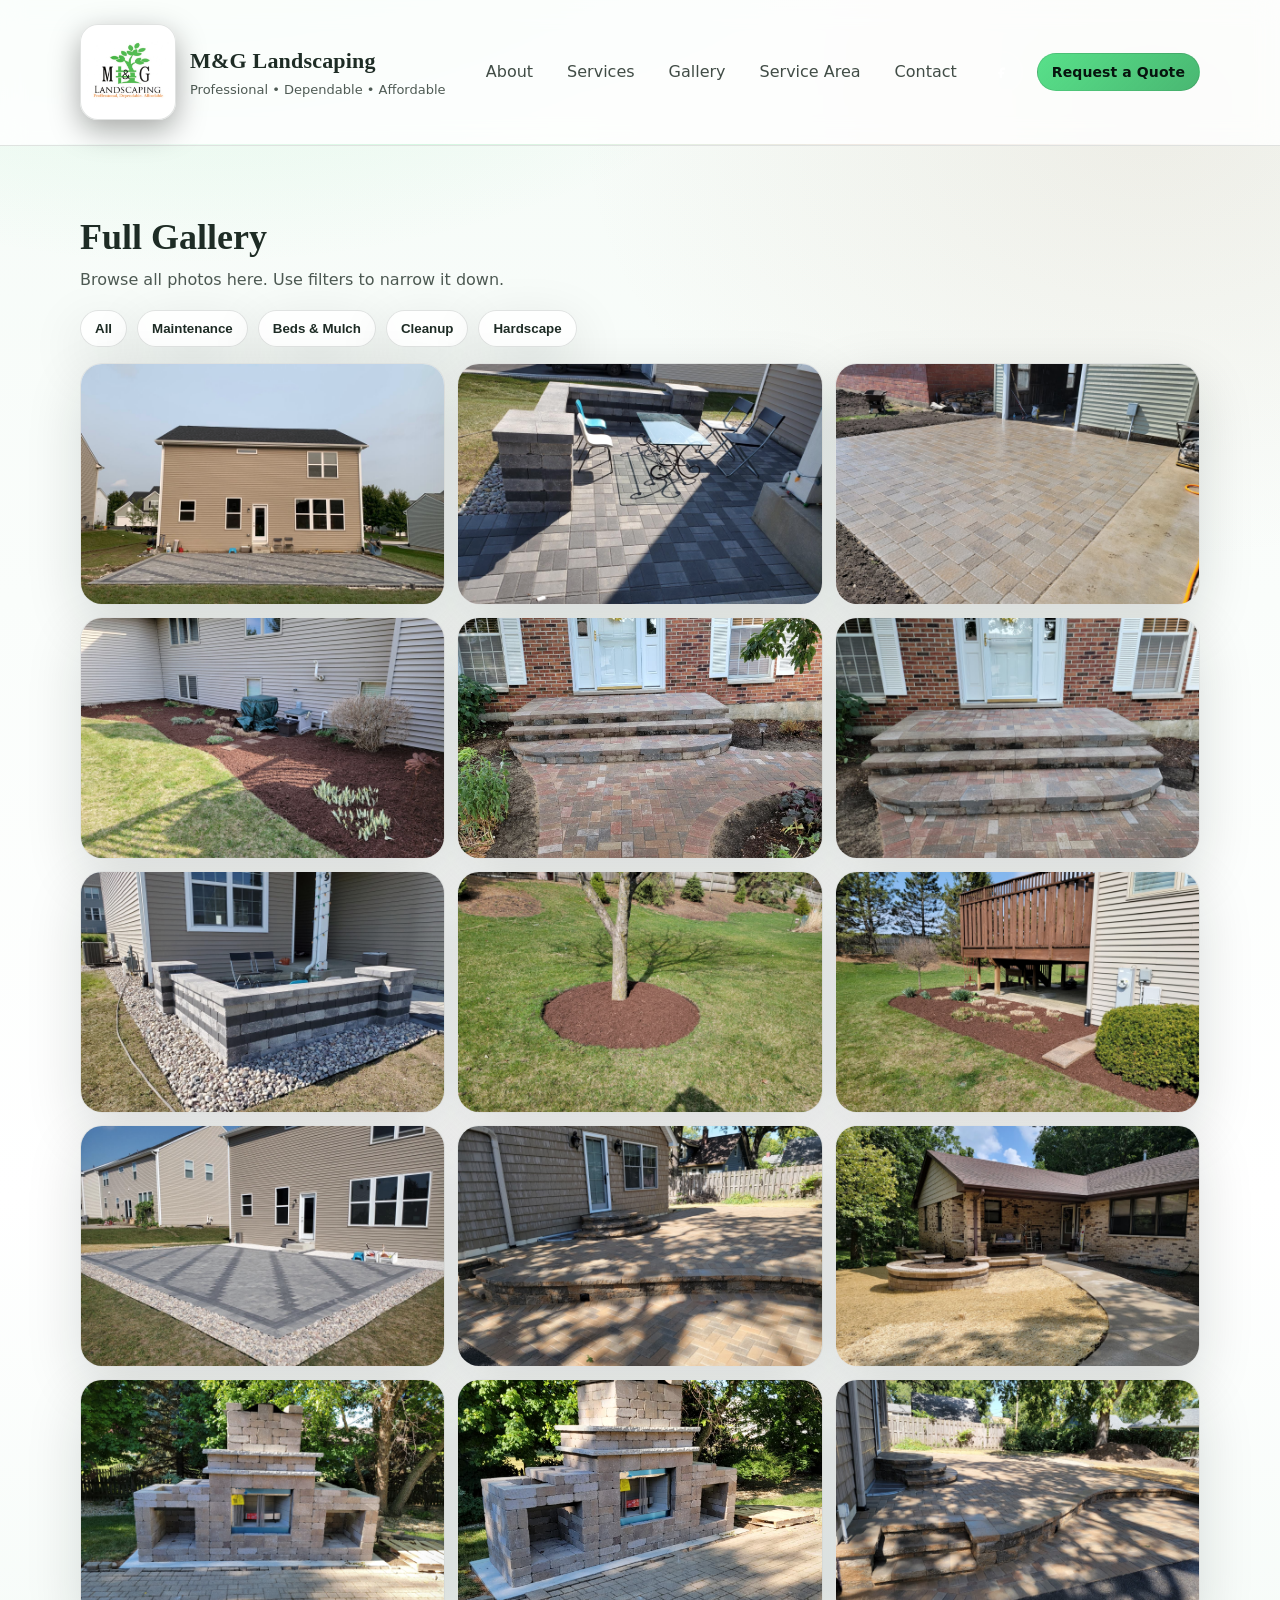
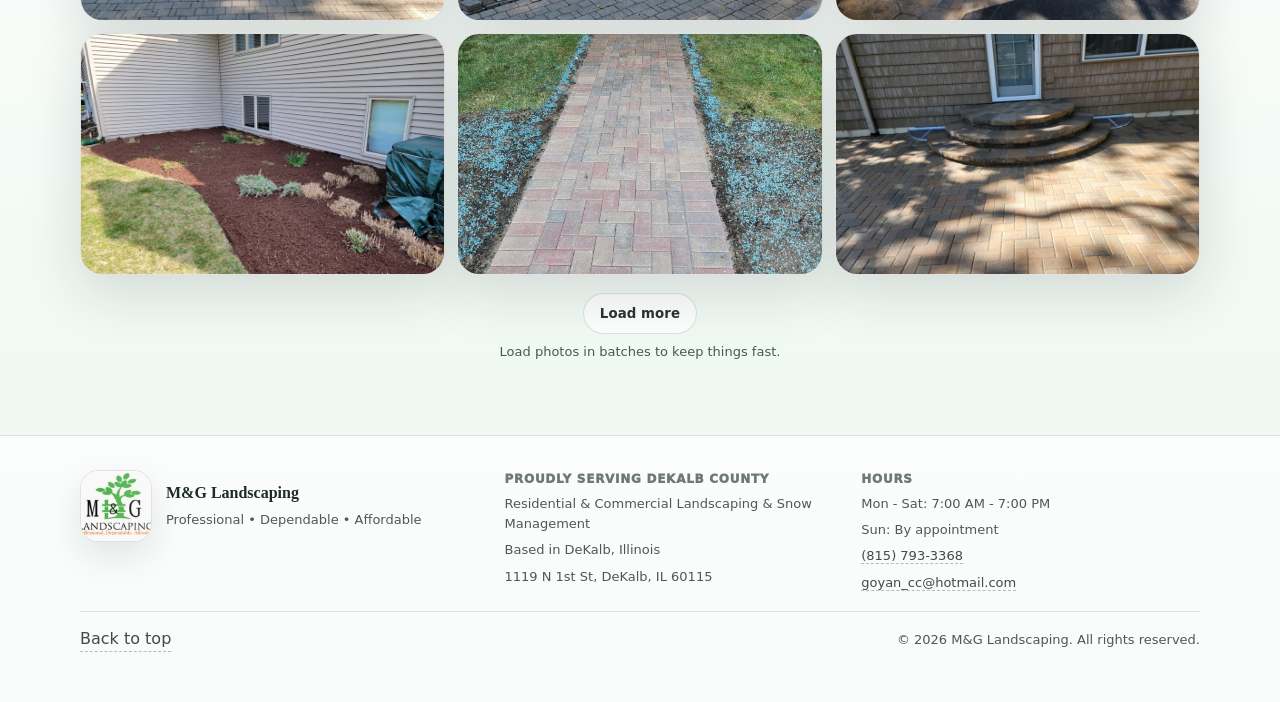
==== commit a5f25327: "changed color scheme to white. added contact info." ====
--- a/gallery.html
+++ b/gallery.html
@@ -1,10 +1,10 @@
-<!doctype html>
+﻿<!doctype html>
 <html lang="en">
   <head>
     <meta charset="utf-8" />
     <meta name="viewport" content="width=device-width, initial-scale=1" />
-    <title>Gallery • M&amp;G Landscaping</title>
-    <meta name="description" content="M&G Landscaping gallery — project photos and outdoor transformations." />
+    <title>Gallery &bull; M&amp;G Landscaping</title>
+    <meta name="description" content="M&G Landscaping gallery &mdash; project photos and outdoor transformations." />
     <link rel="preconnect" href="https://fonts.googleapis.com" />
     <link rel="preconnect" href="https://fonts.gstatic.com" crossorigin />
     <link
@@ -24,7 +24,7 @@
           </span>
           <span class="brand-text">
             <span class="brand-name">M&amp;G Landscaping</span>
-            <span class="brand-tag">Outdoor care • Clean design • Reliable crews</span>
+            <span class="brand-tag">Professional &bull; Dependable &bull; Affordable</span>
           </span>
         </a>
 
@@ -41,6 +41,20 @@
           <a href="gallery.html" aria-current="page">Gallery</a>
           <a href="index.html#areas">Service Area</a>
           <a href="index.html#contact">Contact</a>
+          <a
+            class="social-icon"
+            href="#"
+            aria-label="Facebook"
+            title="Facebook (link placeholder)"
+            target="_blank"
+            rel="noopener"
+          >
+            <svg viewBox="0 0 24 24" aria-hidden="true">
+              <path
+                d="M13.5 9H16V6h-2.5C10.8 6 9 7.8 9 10.5V12H7v3h2v5h3v-5h2.5l.5-3H12v-1.5C12 9.7 12.5 9 13.5 9z"
+              />
+            </svg>
+          </a>
           <button class="btn btn-primary btn-compact js-open-quote" type="button">Request a Quote</button>
         </nav>
       </div>
@@ -79,15 +93,34 @@
     </main>
 
     <footer class="site-footer">
-      <div class="container footer-inner">
-        <div>
-          <p class="footer-brand">M&amp;G Landscaping</p>
-          <p class="footer-small">Earthy design, professional work.</p>
-        </div>
-        <div class="footer-right">
-          <a class="footer-link" href="#top">Back to top</a>
-          <p class="footer-small">&copy; <span id="year"></span> M&amp;G Landscaping</p>
-        </div>
+      <div class="container footer-grid">
+        <div class="footer-brand-block">
+          <img class="footer-logo" src="MGL%20Photos/Logo.jpg" alt="M&G Landscaping logo" loading="lazy" decoding="async" />
+          <div>
+            <p class="footer-brand">M&amp;G Landscaping</p>
+            <p class="footer-small">Professional &bull; Dependable &bull; Affordable</p>
+          </div>
+        </div>
+
+        <div class="footer-info">
+          <p class="footer-title">Proudly serving DeKalb County</p>
+          <p class="footer-small">Residential &amp; Commercial Landscaping &amp; Snow Management</p>
+          <p class="footer-small">Based in DeKalb, Illinois</p>
+          <p class="footer-small">1119 N 1st St, DeKalb, IL 60115</p>
+        </div>
+
+        <div class="footer-info">
+          <p class="footer-title">Hours</p>
+          <p class="footer-small">Mon - Sat: 7:00 AM - 7:00 PM</p>
+          <p class="footer-small">Sun: By appointment</p>
+          <p class="footer-small"><a class="footer-link" href="tel:8157933368">(815) 793-3368</a></p>
+          <p class="footer-small"><a class="footer-link" href="mailto:goyan_cc@hotmail.com">goyan_cc@hotmail.com</a></p>
+        </div>
+      </div>
+
+      <div class="container footer-bottom">
+        <a class="footer-link" href="#top">Back to top</a>
+        <p class="footer-small">&copy; <span id="year"></span> M&amp;G Landscaping. All rights reserved.</p>
       </div>
     </footer>
 
@@ -137,7 +170,7 @@
             <button class="btn btn-ghost" type="button" data-quote-close>Close</button>
           </div>
 
-          <p class="form-note">No backend yet — we’ll open a pre-filled email so you can send it.</p>
+          <p class="form-note">No backend yet &mdash; we'll open a pre-filled email so you can send it.</p>
         </div>
       </form>
     </dialog>
@@ -165,3 +198,4 @@
     <script src="script.js"></script>
   </body>
 </html>
+
--- a/style.css
+++ b/style.css
@@ -1,13 +1,14 @@
 :root{
-  --bg: #07140e;
-  --bg-2: #0b1a12;
-  --surface: rgba(255,255,255,0.06);
-  --surface-2: rgba(255,255,255,0.09);
-  --stroke: rgba(255,255,255,0.14);
-  --text: rgba(255,255,255,0.92);
-  --muted: rgba(255,255,255,0.72);
-  --muted-2: rgba(255,255,255,0.58);
-  --shadow: 0 18px 55px rgba(0,0,0,0.45);
+  --bg: #f5fbf7;
+  --bg-2: #eaf6ef;
+  --surface: rgba(255,255,255,0.86);
+  --surface-2: rgba(255,255,255,0.72);
+  --stroke: rgba(11,26,18,0.12);
+  --stroke-2: rgba(11,26,18,0.18);
+  --text: rgba(11,26,18,0.92);
+  --muted: rgba(11,26,18,0.72);
+  --muted-2: rgba(11,26,18,0.58);
+  --shadow: 0 18px 55px rgba(11,26,18,0.14);
 
   --leaf: #4ade80;
   --leaf-2: #16a34a;
@@ -32,9 +33,9 @@
   margin: 0;
   font-family: var(--font-sans);
   color: var(--text);
-  background: radial-gradient(1200px 800px at 15% -10%, rgba(74,222,128,0.20), transparent 60%),
-              radial-gradient(900px 700px at 90% 5%, rgba(176,137,104,0.12), transparent 60%),
-              linear-gradient(180deg, var(--bg), #06110c 70%, #050e0a);
+  background: radial-gradient(1200px 800px at 15% -10%, rgba(74,222,128,0.22), transparent 62%),
+              radial-gradient(900px 700px at 90% 5%, rgba(176,137,104,0.12), transparent 64%),
+              linear-gradient(180deg, var(--bg), #ffffff 52%, var(--bg-2));
   line-height: 1.55;
 }
 img{ max-width: 100%; display: block; }
@@ -54,8 +55,8 @@
   z-index: 9999;
   padding: 10px 12px;
   border-radius: 999px;
-  background: rgba(0,0,0,0.85);
-  border: 1px solid rgba(255,255,255,0.20);
+  background: rgba(255,255,255,0.96);
+  border: 1px solid var(--stroke-2);
   text-decoration: none;
   transform: translateY(-130%);
   transition: transform 160ms ease;
@@ -77,59 +78,61 @@
   position: sticky;
   top: 0;
   z-index: 50;
-  background: rgba(7,20,14,0.55);
+  background: rgba(255,255,255,0.82);
   backdrop-filter: blur(12px);
-  border-bottom: 1px solid rgba(255,255,255,0.10);
+  border-bottom: 1px solid var(--stroke);
 }
 .header-inner{
   display: flex;
   align-items: center;
   justify-content: space-between;
   gap: 16px;
-  padding: 14px 0;
+  padding: 24px 0;
 }
 .brand{
   display: grid;
   grid-template-columns: auto 1fr;
-  gap: 12px;
+  gap: 14px;
   align-items: center;
   text-decoration: none;
   min-width: 220px;
 }
 .brand-mark{
-  width: 44px;
-  height: 44px;
-  border-radius: 14px;
-  background: linear-gradient(145deg, rgba(74,222,128,0.25), rgba(22,163,74,0.10));
-  border: 1px solid rgba(255,255,255,0.16);
+  width: 96px;
+  height: 96px;
+  border-radius: 18px;
+  background: rgba(255,255,255,0.92);
+  border: 1px solid var(--stroke);
   display: grid;
   place-items: center;
   box-shadow: 0 10px 30px rgba(0,0,0,0.35);
   overflow: hidden;
+  padding: 6px;
 }
 .brand-logo{
   width: 100%;
   height: 100%;
-  object-fit: cover;
+  object-fit: contain;
+  object-position: center;
   filter: saturate(1.05) contrast(1.05);
 }
 .brand-name{
   font-family: var(--font-serif);
   letter-spacing: 0.2px;
-  font-size: 18px;
+  font-size: 22px;
   font-weight: 700;
 }
 .brand-tag{
   display:block;
   color: var(--muted-2);
-  font-size: 12px;
+  font-size: 13px;
   margin-top: 2px;
 }
 
 .nav-toggle{
   display: none;
   background: transparent;
-  border: 1px solid rgba(255,255,255,0.16);
+  border: 1px solid var(--stroke);
   border-radius: 12px;
   padding: 10px;
   color: var(--text);
@@ -138,7 +141,7 @@
   display:block;
   width: 22px;
   height: 2px;
-  background: rgba(255,255,255,0.9);
+  background: rgba(11,26,18,0.9);
   margin: 4px 0;
   border-radius: 999px;
 }
@@ -150,14 +153,33 @@
 }
 .site-nav a{
   text-decoration: none;
-  color: rgba(255,255,255,0.78);
+  color: rgba(11,26,18,0.78);
   padding: 10px 10px;
   border-radius: 999px;
   transition: background 180ms ease, color 180ms ease;
 }
 .site-nav a:hover{
-  background: rgba(255,255,255,0.06);
-  color: rgba(255,255,255,0.95);
+  background: rgba(11,26,18,0.06);
+  color: rgba(11,26,18,0.95);
+}
+.social-icon{
+  width: 42px;
+  height: 42px;
+  display: inline-grid;
+  place-items: center;
+  border-radius: 14px;
+  border: 1px solid rgba(255,255,255,0.14);
+  background: rgba(255,255,255,0.03);
+  padding: 0;
+}
+.social-icon svg{
+  width: 18px;
+  height: 18px;
+  fill: rgba(255,255,255,0.92);
+}
+.social-icon:hover{
+  background: rgba(255,255,255,0.07);
+  border-color: rgba(255,255,255,0.20);
 }
 .header-rule{
   height: 1px;
@@ -204,38 +226,50 @@
 .btn-primary{
   background: linear-gradient(135deg, rgba(74,222,128,0.92), rgba(22,163,74,0.78));
   color: #07140e;
-  border-color: rgba(255,255,255,0.12);
+  border-color: rgba(11,26,18,0.10);
 }
 .btn-primary:hover{
   background: linear-gradient(135deg, rgba(74,222,128,1), rgba(22,163,74,0.88));
 }
 .btn-ghost{
-  background: rgba(255,255,255,0.03);
-  border-color: rgba(255,255,255,0.14);
-  color: rgba(255,255,255,0.9);
+  background: rgba(255,255,255,0.74);
+  border-color: var(--stroke);
+  color: rgba(11,26,18,0.88);
 }
 .btn-ghost:hover{
-  background: rgba(255,255,255,0.07);
-  border-color: rgba(255,255,255,0.20);
+  background: rgba(255,255,255,0.92);
+  border-color: var(--stroke-2);
 }
 .btn-compact{ padding: 10px 14px; font-size: 14px; }
 .icon-btn{
   width: 42px;
   height: 42px;
   border-radius: 14px;
-  border: 1px solid rgba(255,255,255,0.14);
-  background: rgba(255,255,255,0.04);
-  color: rgba(255,255,255,0.92);
+  border: 1px solid var(--stroke);
+  background: rgba(255,255,255,0.74);
+  color: rgba(11,26,18,0.88);
   cursor: pointer;
   display: grid;
   place-items: center;
 }
-.icon-btn:hover{ background: rgba(255,255,255,0.07); }
+.icon-btn:hover{ background: rgba(255,255,255,0.92); }
 
 .hero{
   position: relative;
   padding: 86px 0 44px;
   overflow: clip;
+}
+.hero::before{
+  content: "";
+  position: absolute;
+  inset: -18%;
+  background-image: var(--hero-photo);
+  background-size: cover;
+  background-position: center;
+  opacity: 0.14;
+  filter: blur(6px) saturate(1.1);
+  transform: translateZ(0);
+  pointer-events: none;
 }
 .hero-bg{
   position: absolute;
@@ -266,8 +300,8 @@
   display:inline-flex;
   padding: 6px 12px;
   border-radius: 999px;
-  border: 1px solid rgba(255,255,255,0.14);
-  background: rgba(255,255,255,0.04);
+  border: 1px solid var(--stroke);
+  background: rgba(255,255,255,0.74);
   font-weight: 700;
   font-size: 13px;
 }
@@ -285,7 +319,7 @@
 }
 .hero-subtitle{
   margin: 0 0 18px;
-  color: rgba(255,255,255,0.76);
+  color: var(--muted);
   font-size: 18px;
   max-width: 62ch;
 }
@@ -298,14 +332,14 @@
 
 .hero-spotlight{
   border-radius: var(--radius-lg);
-  border: 1px solid rgba(255,255,255,0.12);
-  background: rgba(255,255,255,0.03);
+  border: 1px solid var(--stroke);
+  background: var(--surface);
   padding: 16px;
-  box-shadow: 0 20px 60px rgba(0,0,0,0.25);
+  box-shadow: var(--shadow);
 }
 .hero-spotlight-label{
   margin: 0 0 10px;
-  color: rgba(255,255,255,0.60);
+  color: var(--muted-2);
   font-weight: 700;
   letter-spacing: 0.12em;
   font-size: 11px;
@@ -320,24 +354,24 @@
 .chip{
   border-radius: 999px;
   padding: 8px 12px;
-  border: 1px solid rgba(255,255,255,0.14);
-  background: rgba(255,255,255,0.02);
-  color: rgba(255,255,255,0.80);
+  border: 1px solid var(--stroke);
+  background: rgba(255,255,255,0.74);
+  color: rgba(11,26,18,0.80);
   cursor: pointer;
   font-weight: 700;
   font-size: 13px;
 }
-.chip:hover{ background: rgba(255,255,255,0.05); }
+.chip:hover{ background: rgba(255,255,255,0.92); }
 .chip.is-active{
-  background: linear-gradient(135deg, color-mix(in srgb, var(--accent) 24%, transparent), rgba(255,255,255,0.02));
-  border-color: color-mix(in srgb, var(--accent) 34%, rgba(255,255,255,0.12));
-  color: rgba(255,255,255,0.92);
+  background: linear-gradient(135deg, color-mix(in srgb, var(--accent) 18%, white 82%), rgba(255,255,255,0.78));
+  border-color: color-mix(in srgb, var(--accent) 38%, rgba(11,26,18,0.12));
+  color: rgba(11,26,18,0.90);
 }
 
 .spotlight-card{
   border-radius: 18px;
-  border: 1px solid rgba(255,255,255,0.10);
-  background: linear-gradient(180deg, rgba(255,255,255,0.03), rgba(255,255,255,0.015));
+  border: 1px solid var(--stroke);
+  background: rgba(255,255,255,0.86);
   padding: 14px;
 }
 .spotlight-title{
@@ -346,12 +380,12 @@
 }
 .spotlight-text{
   margin: 0 0 12px;
-  color: rgba(255,255,255,0.72);
+  color: var(--muted);
 }
 .spotlight-list{
   margin: 0;
   padding: 0 0 0 18px;
-  color: rgba(255,255,255,0.78);
+  color: rgba(11,26,18,0.74);
 }
 
 .hero-media .media-stack{
@@ -361,8 +395,8 @@
 }
 .media-card{
   border-radius: var(--radius-lg);
-  border: 1px solid rgba(255,255,255,0.12);
-  background: rgba(255,255,255,0.03);
+  border: 1px solid var(--stroke);
+  background: var(--surface);
   overflow: hidden;
   box-shadow: var(--shadow);
 }
@@ -370,21 +404,16 @@
   width: 100%;
   object-fit: cover;
   display: block;
-  background: rgba(255,255,255,0.06);
+  background: rgba(11,26,18,0.06);
 }
 .hero-photo-tall{ height: 420px; }
 .hero-photo-wide{ height: 180px; }
-.media-card figcaption{
-  padding: 12px 14px 14px;
-  color: rgba(255,255,255,0.66);
-  font-size: 13px;
-}
 .media-card-float{
-  position: absolute;
-  right: -10px;
-  bottom: -22px;
-  width: min(360px, 78%);
-  transform: rotate(1deg);
+  position: relative;
+  width: min(360px, 76%);
+  margin-left: auto;
+  margin-top: -28px;
+  transform: rotate(1deg) translateX(8px);
   animation: floaty 6.8s ease-in-out infinite;
   animation-delay: var(--float-delay, 0s);
 }
@@ -413,13 +442,13 @@
 }
 .stat{
   border-radius: 18px;
-  border: 1px solid rgba(255,255,255,0.12);
-  background: rgba(255,255,255,0.03);
+  border: 1px solid var(--stroke);
+  background: var(--surface);
   padding: 14px;
 }
 .stat-top{
   margin: 0 0 6px;
-  color: rgba(255,255,255,0.62);
+  color: var(--muted-2);
   font-weight: 700;
   letter-spacing: 0.10em;
   text-transform: uppercase;
@@ -446,8 +475,8 @@
 .about-badge{
   margin-top: 14px;
   border-radius: 18px;
-  border: 1px solid rgba(255,255,255,0.12);
-  background: linear-gradient(135deg, rgba(176,137,104,0.18), rgba(255,255,255,0.02));
+  border: 1px solid var(--stroke);
+  background: linear-gradient(135deg, rgba(176,137,104,0.12), rgba(255,255,255,0.86));
   padding: 14px;
 }
 .about-badge-title{
@@ -456,7 +485,7 @@
 }
 .about-badge-copy{
   margin: 0 0 12px;
-  color: rgba(255,255,255,0.74);
+  color: var(--muted);
 }
 
 .service-grid{
@@ -467,45 +496,50 @@
 }
 .service-card{
   border-radius: var(--radius-lg);
-  border: 1px solid rgba(255,255,255,0.12);
-  background: rgba(255,255,255,0.03);
+  border: 1px solid var(--stroke);
+  background: var(--surface);
   padding: 16px;
-  box-shadow: 0 16px 46px rgba(0,0,0,0.22);
+  box-shadow: var(--shadow);
 }
 .service-icon{
   width: 42px;
   height: 42px;
   border-radius: 14px;
-  border: 1px solid rgba(255,255,255,0.14);
-  background: linear-gradient(135deg, rgba(74,222,128,0.18), rgba(255,255,255,0.02));
+  border: 1px solid var(--stroke);
+  background: linear-gradient(135deg, color-mix(in srgb, var(--accent) 14%, white 86%), rgba(255,255,255,0.92));
   display: grid;
   place-items: center;
   margin-bottom: 12px;
-  color: rgba(255,255,255,0.92);
+  color: rgba(11,26,18,0.86);
 }
 .service-icon svg{ width: 24px; height: 24px; fill: currentColor; opacity: 0.95; }
 .service-card h3{ margin: 0 0 8px; font-size: 18px; }
-.service-card p{ margin: 0 0 12px; color: rgba(255,255,255,0.74); }
+.service-card p{ margin: 0 0 12px; color: var(--muted); }
 .service-details{
-  border-top: 1px solid rgba(255,255,255,0.10);
+  border-top: 1px solid var(--stroke);
   padding-top: 12px;
+  margin-top: 12px;
+  background: color-mix(in srgb, var(--accent) 6%, white 94%);
+  border-radius: 16px;
+  padding: 12px;
 }
 .service-details summary{
   cursor: pointer;
   font-weight: 800;
-  color: rgba(255,255,255,0.86);
+  color: var(--text);
+  white-space: normal;
 }
 .service-details ul{
   margin: 10px 0 0;
   padding-left: 18px;
-  color: rgba(255,255,255,0.74);
+  color: var(--muted);
 }
 
 .services-cta{
   margin-top: 18px;
   border-radius: var(--radius-lg);
-  border: 1px solid rgba(255,255,255,0.12);
-  background: linear-gradient(135deg, rgba(74,222,128,0.10), rgba(176,137,104,0.10));
+  border: 1px solid var(--stroke);
+  background: linear-gradient(135deg, rgba(74,222,128,0.10), rgba(176,137,104,0.08));
   padding: 18px;
   display: flex;
   justify-content: space-between;
@@ -513,7 +547,43 @@
   align-items: center;
 }
 .services-cta h3{ margin: 0 0 6px; }
-.services-cta p{ margin: 0; color: rgba(255,255,255,0.74); }
+.services-cta p{ margin: 0; color: var(--muted); }
+.services-mini{
+  margin-top: 8px;
+  color: var(--muted);
+  font-size: 13px;
+}
+
+.quick-services{
+  margin-top: 18px;
+  display: flex;
+  flex-wrap: wrap;
+  gap: 10px;
+}
+.quick-service{
+  text-decoration: none;
+  border: 1px solid var(--stroke);
+  background: rgba(255,255,255,0.86);
+  color: rgba(11,26,18,0.86);
+  padding: 10px 12px;
+  border-radius: 999px;
+  font-weight: 900;
+  font-size: 13px;
+  box-shadow: 0 14px 38px rgba(11,26,18,0.08);
+  transition: transform 160ms ease, background 160ms ease, border-color 160ms ease;
+}
+.quick-service:hover{
+  transform: translateY(-1px);
+  background: rgba(255,255,255,0.96);
+  border-color: var(--stroke-2);
+}
+.quick-services-cta{
+  margin-top: 16px;
+  display:flex;
+  gap: 12px;
+  flex-wrap: wrap;
+  align-items: center;
+}
 
 .filter-row{
   margin-top: 18px;
@@ -524,16 +594,16 @@
 .filter{
   border-radius: 999px;
   padding: 10px 14px;
-  border: 1px solid rgba(255,255,255,0.14);
-  background: rgba(255,255,255,0.02);
-  color: rgba(255,255,255,0.84);
+  border: 1px solid var(--stroke);
+  background: rgba(255,255,255,0.78);
+  color: rgba(11,26,18,0.84);
   cursor: pointer;
   font-weight: 800;
 }
-.filter:hover{ background: rgba(255,255,255,0.06); }
+.filter:hover{ background: rgba(255,255,255,0.94); }
 .filter.is-active{
-  background: linear-gradient(135deg, color-mix(in srgb, var(--accent) 22%, transparent), rgba(255,255,255,0.02));
-  border-color: color-mix(in srgb, var(--accent) 34%, rgba(255,255,255,0.12));
+  background: linear-gradient(135deg, color-mix(in srgb, var(--accent) 18%, white 82%), rgba(255,255,255,0.84));
+  border-color: color-mix(in srgb, var(--accent) 38%, rgba(11,26,18,0.12));
 }
 
 .gallery-grid{
@@ -556,19 +626,19 @@
 }
 .gallery-more-note{
   margin: 0;
-  color: rgba(255,255,255,0.60);
+  color: var(--muted);
   font-size: 13px;
 }
 .gallery-tile{
   grid-column: span 4;
   padding: 0;
-  border: 1px solid rgba(255,255,255,0.12);
+  border: 1px solid var(--stroke);
   border-radius: var(--radius-lg);
   overflow: hidden;
-  background: rgba(255,255,255,0.02);
+  background: rgba(255,255,255,0.86);
   cursor: pointer;
   position: relative;
-  box-shadow: 0 18px 55px rgba(0,0,0,0.25);
+  box-shadow: 0 18px 55px rgba(11,26,18,0.12);
   transition: transform 180ms ease, border-color 180ms ease;
 }
 .gallery-tile:hover{
@@ -581,25 +651,6 @@
   object-fit: cover;
   filter: saturate(0.9) contrast(1.02);
 }
-.gallery-tile-meta{
-  position: absolute;
-  inset: auto 12px 12px 12px;
-  border-radius: 16px;
-  padding: 10px 12px;
-  border: 1px solid rgba(255,255,255,0.14);
-  background: rgba(7,20,14,0.72);
-  backdrop-filter: blur(10px);
-}
-.gallery-tile-title{
-  display:block;
-  font-weight: 900;
-}
-.gallery-tile-tag{
-  display:block;
-  color: rgba(255,255,255,0.70);
-  font-size: 13px;
-  margin-top: 2px;
-}
 .gallery-tile[hidden]{ display:none; }
 
 .area-chips{
@@ -611,31 +662,50 @@
 .area-chips span{
   padding: 9px 12px;
   border-radius: 999px;
-  border: 1px solid rgba(255,255,255,0.14);
-  background: rgba(255,255,255,0.03);
-  color: rgba(255,255,255,0.84);
+  border: 1px solid var(--stroke);
+  background: rgba(255,255,255,0.86);
+  color: rgba(11,26,18,0.84);
   font-weight: 800;
   font-size: 13px;
 }
 .area-note{
   margin-top: 16px;
   border-radius: var(--radius-lg);
-  border: 1px solid rgba(255,255,255,0.12);
-  background: rgba(255,255,255,0.03);
+  border: 1px solid var(--stroke);
+  background: rgba(255,255,255,0.78);
   padding: 16px;
 }
 .area-note h3{ margin: 0 0 6px; }
-.area-note p{ margin: 0 0 12px; color: rgba(255,255,255,0.74); }
+.area-note p{ margin: 0 0 12px; color: var(--muted); }
+
+.areas-panel{
+  border-radius: var(--radius-lg);
+  border: 1px solid var(--stroke);
+  background: rgba(255,255,255,0.78);
+  padding: 18px;
+  box-shadow: var(--shadow);
+}
+.areas-panel .section-heading{ margin-bottom: 8px; }
+.areas-panel .area-note{
+  background: color-mix(in srgb, var(--accent) 6%, white 94%);
+  border-color: var(--stroke);
+}
 
 .map-card{
   position: relative;
-  min-height: 420px;
+  min-height: 540px;
   border-radius: var(--radius-lg);
   border: 1px solid rgba(255,255,255,0.12);
   background: radial-gradient(900px 420px at 20% 30%, rgba(74,222,128,0.14), transparent 60%),
               linear-gradient(180deg, rgba(255,255,255,0.03), rgba(255,255,255,0.015));
   overflow: hidden;
   box-shadow: var(--shadow);
+}
+.map-card iframe{
+  width: 100%;
+  height: 100%;
+  border: 0;
+  display: block;
 }
 .map-grid{
   position:absolute;
@@ -664,11 +734,28 @@
   margin: 0;
   padding: 10px 12px;
   border-radius: 14px;
-  border: 1px solid rgba(255,255,255,0.14);
-  background: rgba(7,20,14,0.74);
-  color: rgba(255,255,255,0.72);
+  border: 1px solid var(--stroke);
+  background: rgba(255,255,255,0.86);
+  color: var(--muted);
   font-size: 13px;
   max-width: 34ch;
+}
+
+.contact-card-wrap{
+  position: relative;
+}
+.contact-watermark{
+  position: absolute;
+  inset: -6px;
+  pointer-events: none;
+  display: grid;
+  place-items: center;
+  opacity: 0.08;
+  filter: saturate(1.05) contrast(1.05);
+}
+.contact-watermark img{
+  width: min(520px, 92%);
+  height: auto;
 }
 
 .contact-cards{
@@ -679,17 +766,18 @@
 }
 .contact-card{
   border-radius: var(--radius-lg);
-  border: 1px solid rgba(255,255,255,0.12);
-  background: rgba(255,255,255,0.03);
+  border: 1px solid var(--stroke);
+  background: var(--surface);
   padding: 14px;
-  display: grid;
-  grid-template-columns: 1fr auto;
-  gap: 10px;
+  display: flex;
+  justify-content: space-between;
+  gap: 12px;
   align-items: center;
 }
+.contact-card-main{ min-width: 0; }
 .contact-label{
   margin: 0;
-  color: rgba(255,255,255,0.62);
+  color: var(--muted-2);
   font-weight: 900;
   letter-spacing: 0.10em;
   text-transform: uppercase;
@@ -701,9 +789,27 @@
 }
 .contact-link{
   text-decoration: none;
-  border-bottom: 1px dashed rgba(255,255,255,0.30);
+  border-bottom: 1px dashed rgba(11,26,18,0.30);
 }
 .contact-link:hover{ border-bottom-color: rgba(74,222,128,0.60); }
+
+.copy-btn{
+  border: 1px solid var(--stroke);
+  background: linear-gradient(180deg, rgba(255,255,255,0.92), rgba(255,255,255,0.70));
+  color: rgba(11,26,18,0.80);
+  border-radius: 999px;
+  padding: 6px 10px;
+  font-weight: 900;
+  font-size: 11px;
+  text-transform: uppercase;
+  letter-spacing: 0.08em;
+  cursor: pointer;
+  box-shadow: 0 10px 24px rgba(11,26,18,0.08);
+}
+.copy-btn:hover{
+  background: rgba(255,255,255,0.92);
+  border-color: var(--stroke-2);
+}
 
 .contact-form-shell{
   border-radius: var(--radius-lg);
@@ -723,9 +829,9 @@
   width: 100%;
   padding: 12px 12px;
   border-radius: 14px;
-  border: 1px solid rgba(255,255,255,0.14);
-  background: rgba(7,20,14,0.55);
-  color: rgba(255,255,255,0.92);
+  border: 1px solid var(--stroke);
+  background: rgba(255,255,255,0.92);
+  color: var(--text);
   outline: none;
   font-family: var(--font-sans);
 }
@@ -742,34 +848,65 @@
 }
 .form-note{
   margin: 12px 0 0;
-  color: rgba(255,255,255,0.62);
+  color: var(--muted);
   font-size: 13px;
 }
 
 .site-footer{
   padding: 34px 0 50px;
-  border-top: 1px solid rgba(255,255,255,0.08);
-  background: rgba(0,0,0,0.10);
-}
-.footer-inner{
+  border-top: 1px solid var(--stroke);
+  background: rgba(255,255,255,0.70);
+}
+.footer-grid{
+  display:grid;
+  grid-template-columns: 1.2fr 1fr 1fr;
+  gap: 18px;
+  align-items: start;
+}
+.footer-brand-block{
   display:flex;
-  justify-content: space-between;
   gap: 14px;
   align-items: center;
+}
+.footer-logo{
+  width: 72px;
+  height: 72px;
+  border-radius: 18px;
+  border: 1px solid var(--stroke);
+  background: rgba(255,255,255,0.92);
+  object-fit: cover;
+  box-shadow: 0 14px 34px rgba(11,26,18,0.10);
 }
 .footer-brand{
   margin: 0;
   font-weight: 900;
   font-family: var(--font-serif);
 }
-.footer-small{ margin: 4px 0 0; color: rgba(255,255,255,0.60); font-size: 13px; }
-.footer-right{ text-align:right; }
+.footer-title{
+  margin: 0 0 6px;
+  font-weight: 1000;
+  letter-spacing: 0.06em;
+  text-transform: uppercase;
+  font-size: 12px;
+  color: var(--muted-2);
+}
+.footer-info .footer-small{ margin-top: 6px; }
+.footer-small{ margin: 4px 0 0; color: rgba(11,26,18,0.62); font-size: 13px; }
+.footer-bottom{
+  margin-top: 18px;
+  padding-top: 14px;
+  border-top: 1px solid var(--stroke);
+  display:flex;
+  justify-content: space-between;
+  gap: 12px;
+  align-items: baseline;
+}
 .footer-link{
-  color: rgba(255,255,255,0.75);
+  color: rgba(11,26,18,0.78);
   text-decoration: none;
-  border-bottom: 1px dashed rgba(255,255,255,0.28);
-}
-.footer-link:hover{ border-bottom-color: rgba(74,222,128,0.55); color: rgba(255,255,255,0.92); }
+  border-bottom: 1px dashed rgba(11,26,18,0.28);
+}
+.footer-link:hover{ border-bottom-color: rgba(74,222,128,0.55); color: rgba(11,26,18,0.92); }
 
 /* Dialog */
 .quote-dialog{
@@ -798,14 +935,14 @@
   justify-content: space-between;
   gap: 12px;
   align-items: start;
-  border-bottom: 1px solid rgba(255,255,255,0.10);
+  border-bottom: 1px solid var(--stroke);
 }
 .quote-kicker{
   margin: 0 0 4px;
   letter-spacing: 0.12em;
   text-transform: uppercase;
   font-size: 11px;
-  color: rgba(255,255,255,0.62);
+  color: var(--muted-2);
   font-weight: 900;
 }
 .quote-title{
@@ -873,7 +1010,7 @@
   padding: 14px 16px 16px;
   border-top: 1px solid rgba(255,255,255,0.10);
 }
-.lightbox-title{ margin: 0; font-weight: 900; }
+.lightbox-title{ display:none; }
 .lightbox-nav{ display:flex; gap: 10px; }
 
 /* Toast */
@@ -886,10 +1023,10 @@
   pointer-events: none;
   padding: 10px 12px;
   border-radius: 999px;
-  border: 1px solid rgba(255,255,255,0.14);
-  background: rgba(7,20,14,0.88);
-  color: rgba(255,255,255,0.88);
-  box-shadow: 0 18px 55px rgba(0,0,0,0.35);
+  border: 1px solid var(--stroke);
+  background: rgba(255,255,255,0.96);
+  color: var(--text);
+  box-shadow: 0 18px 55px rgba(11,26,18,0.14);
   transition: opacity 180ms ease, transform 180ms ease;
   z-index: 90;
 }
@@ -908,6 +1045,101 @@
 .reveal-on-scroll.is-in{
   opacity: 1;
   transform: translateY(0);
+}
+
+/* Light theme polish (keeps green accents) */
+.section-alt{ background: linear-gradient(180deg, rgba(255,255,255,0.84), rgba(255,255,255,0.62)); }
+.site-header,
+.site-header a,
+.hero,
+.section,
+.site-footer,
+.quote-dialog,
+.quote-panel,
+.lightbox-panel{
+  color: var(--text) !important;
+}
+
+.brand-tag,
+.muted,
+.hero-subtitle,
+.section-heading p,
+.service-card p,
+.services-cta p,
+.services-mini,
+.area-note p,
+.map-caption,
+.form-note,
+.gallery-more-note,
+.footer-small{
+  color: var(--muted) !important;
+}
+
+.hero-spotlight-label,
+.stat-top,
+.contact-label,
+.quote-kicker,
+.footer-title{
+  color: var(--muted-2) !important;
+}
+
+.site-nav a{ color: rgba(11,26,18,0.78) !important; }
+.site-nav a:hover{ color: rgba(11,26,18,0.95) !important; }
+
+.hero-spotlight,
+.spotlight-card,
+.media-card,
+.stat,
+.about-photo,
+.about-badge,
+.service-card,
+.services-cta,
+.filter,
+.gallery-tile,
+.area-note,
+.map-card,
+.map-caption,
+.contact-card,
+.contact-form-shell{
+  border-color: var(--stroke) !important;
+  background: var(--surface) !important;
+  color: var(--text);
+  box-shadow: var(--shadow);
+}
+
+.service-details{ border-top-color: var(--stroke) !important; }
+.service-card p,
+.spotlight-text,
+.area-note p,
+.services-cta p,
+.form-note{ color: var(--muted) !important; }
+.stat-top,
+.contact-label,
+.hero-spotlight-label,
+.quote-kicker{ color: var(--muted-2) !important; }
+
+input, select, textarea{
+  border-color: var(--stroke) !important;
+  background: rgba(255,255,255,0.92) !important;
+  color: var(--text) !important;
+}
+
+.quote-panel,
+.lightbox-panel{
+  border-color: var(--stroke) !important;
+  background: rgba(255,255,255,0.94) !important;
+  color: var(--text) !important;
+  box-shadow: 0 40px 100px rgba(11,26,18,0.20);
+}
+.quote-head{ border-bottom-color: var(--stroke) !important; }
+.lightbox-meta{ border-top-color: var(--stroke) !important; }
+.lightbox-img{ background: rgba(11,26,18,0.06) !important; }
+
+.toast{
+  border-color: var(--stroke) !important;
+  background: rgba(255,255,255,0.96) !important;
+  color: var(--text) !important;
+  box-shadow: 0 18px 55px rgba(11,26,18,0.14) !important;
 }
 
 @media (prefers-reduced-motion: reduce){
@@ -931,8 +1163,8 @@
     left: 0;
     right: 0;
     top: 100%;
-    background: rgba(7,20,14,0.92);
-    border-bottom: 1px solid rgba(255,255,255,0.10);
+    background: rgba(255,255,255,0.94);
+    border-bottom: 1px solid var(--stroke);
     backdrop-filter: blur(10px);
     padding: 12px 20px 16px;
     display: grid;
@@ -954,7 +1186,7 @@
   .service-grid{ grid-template-columns: 1fr; }
   .gallery-tile{ grid-column: span 12; }
   .form-row{ grid-template-columns: 1fr; }
-  .footer-inner{ align-items: start; flex-direction: column; }
-  .footer-right{ text-align: left; }
+  .footer-grid{ grid-template-columns: 1fr; }
+  .footer-bottom{ flex-direction: column; align-items: start; }
   .map-card{ min-height: 340px; }
 }
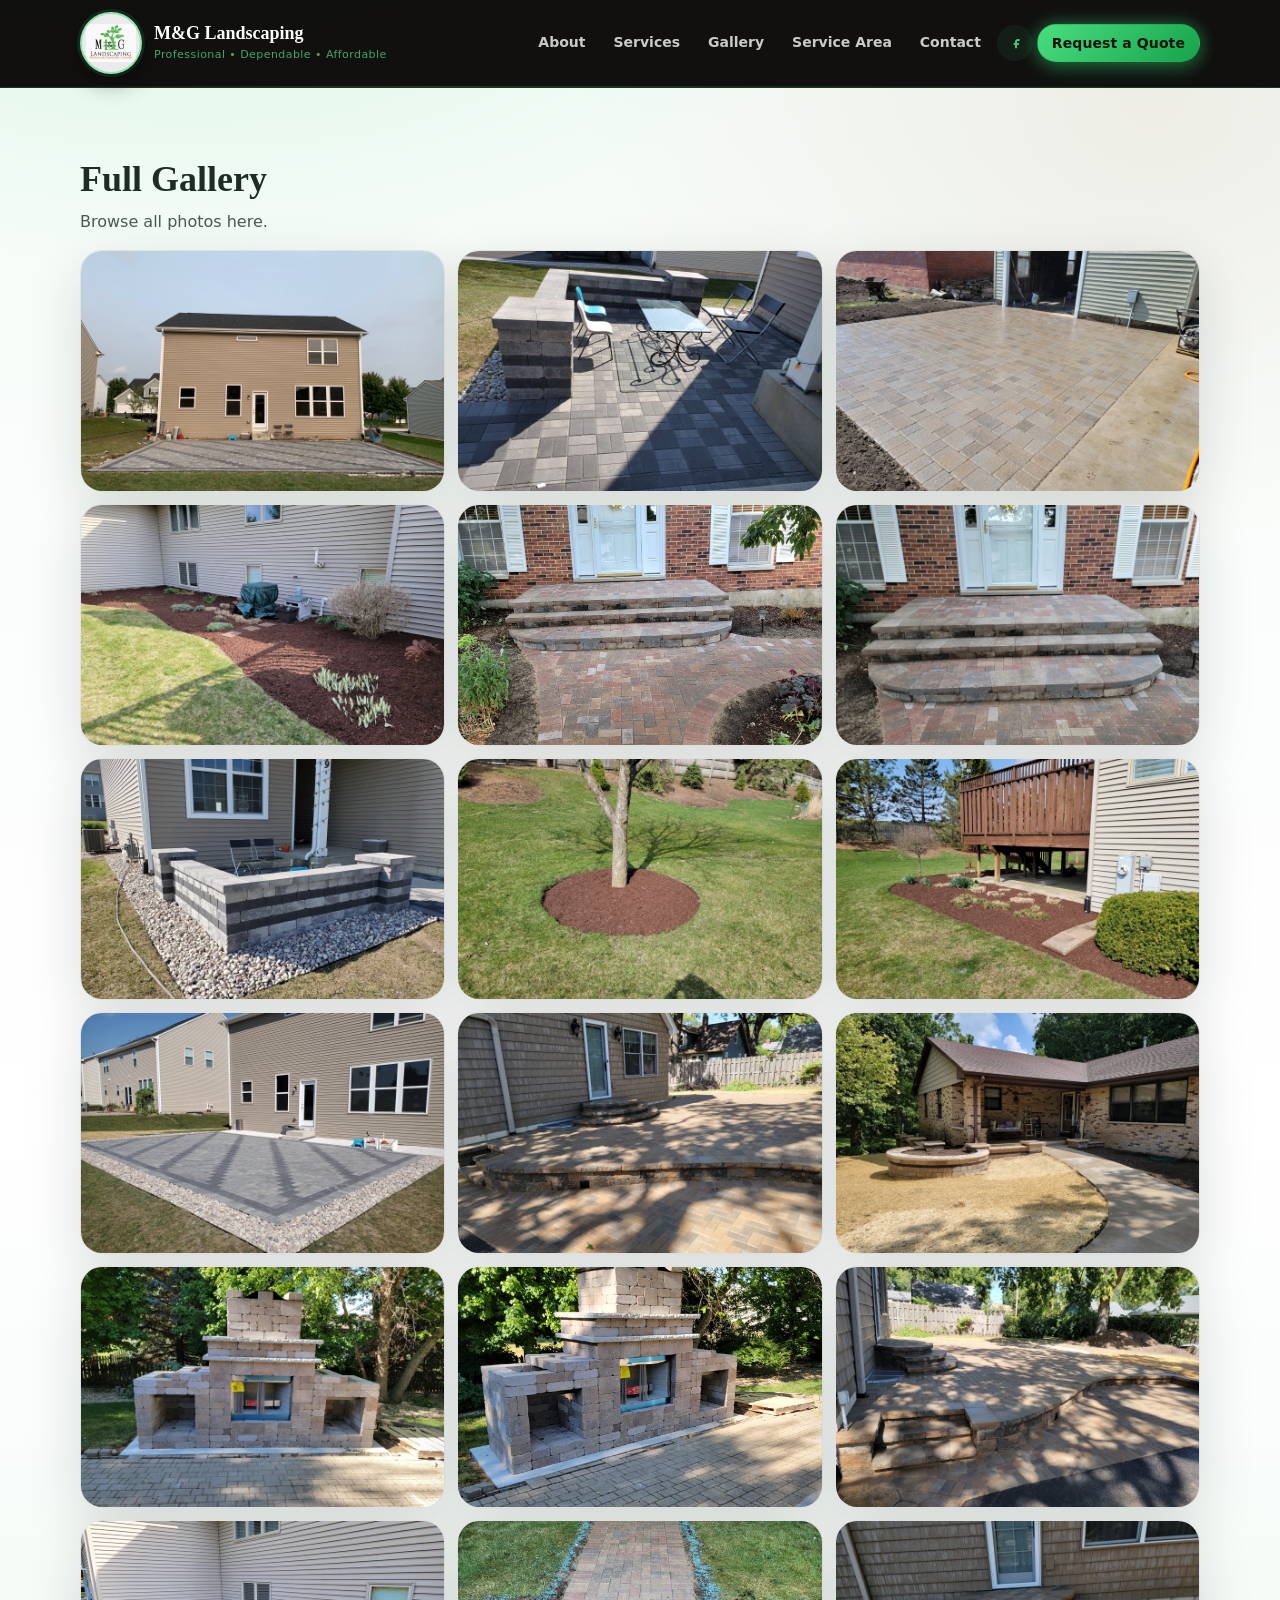
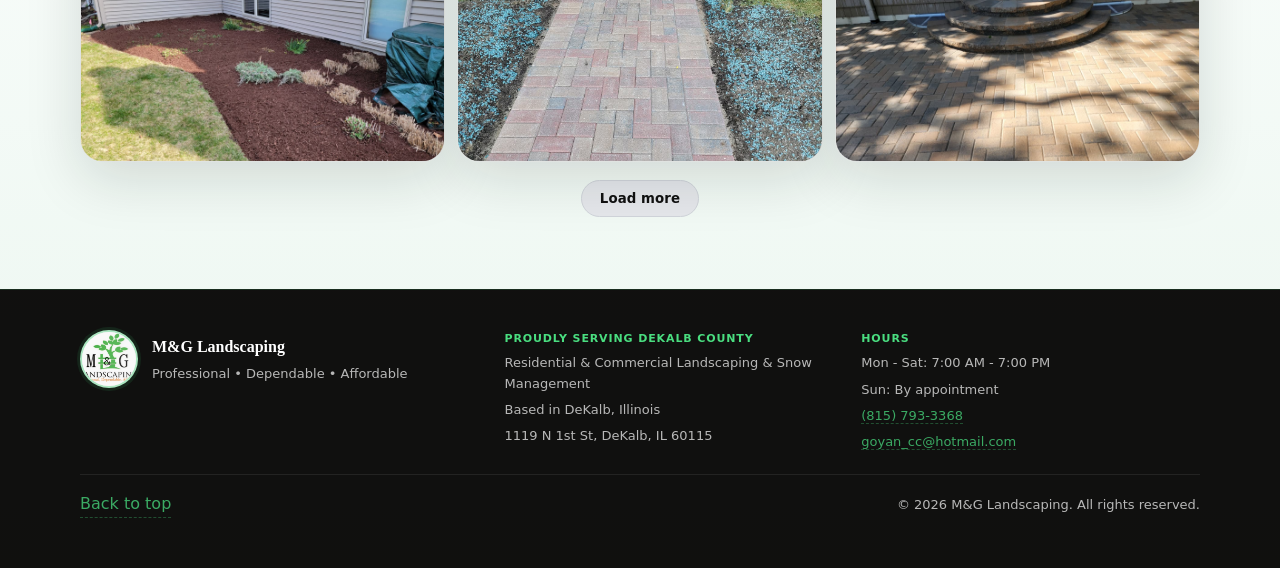
==== commit f31259b4: "removed unused text and css." ====
--- a/gallery.html
+++ b/gallery.html
@@ -66,15 +66,7 @@
         <div class="container">
           <div class="section-heading">
             <h2>Full Gallery</h2>
-            <p>Browse all photos here. Use filters to narrow it down.</p>
-          </div>
-
-          <div class="filter-row" role="group" aria-label="Filter gallery">
-            <button class="filter is-active" type="button" data-filter="all">All</button>
-            <button class="filter" type="button" data-filter="maintenance">Maintenance</button>
-            <button class="filter" type="button" data-filter="beds">Beds &amp; Mulch</button>
-            <button class="filter" type="button" data-filter="cleanup">Cleanup</button>
-            <button class="filter" type="button" data-filter="hardscape">Hardscape</button>
+            <p>Browse all photos here.</p>
           </div>
 
           <div
@@ -86,7 +78,6 @@
 
           <div class="gallery-more">
             <button class="btn btn-ghost" id="loadMore" type="button">Load more</button>
-            <p class="gallery-more-note">Load photos in batches to keep things fast.</p>
           </div>
         </div>
       </section>
--- a/style.css
+++ b/style.css
@@ -78,70 +78,111 @@
   position: sticky;
   top: 0;
   z-index: 50;
-  background: rgba(255,255,255,0.82);
-  backdrop-filter: blur(12px);
-  border-bottom: 1px solid var(--stroke);
+  background: rgba(10,9,8,0.97);
+  backdrop-filter: blur(14px);
+  border-bottom: 1px solid rgba(74,222,128,0.18);
 }
 .header-inner{
   display: flex;
   align-items: center;
   justify-content: space-between;
-  gap: 16px;
-  padding: 24px 0;
+  gap: 20px;
+  padding: 12px 0;
 }
 .brand{
-  display: grid;
-  grid-template-columns: auto 1fr;
-  gap: 14px;
+  display: flex;
   align-items: center;
+  gap: 12px;
   text-decoration: none;
-  min-width: 220px;
+  flex-shrink: 0;
 }
 .brand-mark{
-  width: 96px;
-  height: 96px;
-  border-radius: 18px;
+  width: 62px;
+  height: 62px;
+  border-radius: 50%;
   background: rgba(255,255,255,0.92);
-  border: 1px solid var(--stroke);
+  border: 2px solid rgba(74,222,128,0.55);
   display: grid;
   place-items: center;
-  box-shadow: 0 10px 30px rgba(0,0,0,0.35);
+  box-shadow: 0 0 0 3px rgba(74,222,128,0.12), 0 8px 24px rgba(0,0,0,0.45);
   overflow: hidden;
-  padding: 6px;
+  padding: 4px;
+  flex-shrink: 0;
 }
 .brand-logo{
   width: 100%;
   height: 100%;
   object-fit: contain;
   object-position: center;
-  filter: saturate(1.05) contrast(1.05);
-}
+}
+.brand-text{ display: flex; flex-direction: column; }
 .brand-name{
   font-family: var(--font-serif);
-  letter-spacing: 0.2px;
-  font-size: 22px;
+  font-size: 18px;
   font-weight: 700;
+  color: #ffffff;
+  line-height: 1.2;
 }
 .brand-tag{
-  display:block;
-  color: var(--muted-2);
-  font-size: 13px;
+  display: block;
+  color: rgba(74,222,128,0.75);
+  font-size: 11px;
   margin-top: 2px;
+  letter-spacing: 0.04em;
+}
+
+/* Call-now block in header */
+.header-call{
+  display: flex;
+  flex-direction: column;
+  align-items: center;
+  border-left: 1px solid rgba(255,255,255,0.10);
+  border-right: 1px solid rgba(255,255,255,0.10);
+  padding: 0 20px;
+  flex-shrink: 0;
+}
+.header-call-label{
+  font-size: 10px;
+  font-weight: 800;
+  letter-spacing: 0.14em;
+  text-transform: uppercase;
+  color: rgba(255,255,255,0.45);
+  margin-bottom: 2px;
+}
+.header-call-number{
+  font-size: 16px;
+  font-weight: 700;
+  color: var(--leaf);
+  text-decoration: none;
+  letter-spacing: 0.02em;
+  transition: color 160ms ease;
+}
+.header-call-number:hover {
+  color: #ffffff !important; /* Changes to white on hover */
+  text-shadow: 0 0 10px rgba(74, 222, 128, 0.8), 0 0 20px rgba(74, 222, 128, 0.4); /* This creates the "glow" */
+}
+
+.header-call-sub{
+  font-size: 10px;
+  color: rgba(255,255,255,0.38);
+  margin-top: 1px;
+  letter-spacing: 0.03em;
 }
 
 .nav-toggle{
   display: none;
   background: transparent;
-  border: 1px solid var(--stroke);
-  border-radius: 12px;
-  padding: 10px;
-  color: var(--text);
+  border: 1px solid rgba(255,255,255,0.18);
+  border-radius: 10px;
+  padding: 9px;
+  color: #ffffff;
+  cursor: pointer;
 }
 .nav-toggle-bar{
-  display:block;
+  display: block;
   width: 22px;
   height: 2px;
-  background: rgba(11,26,18,0.9);
+  background: #ffffff;
   margin: 4px 0;
   border-radius: 999px;
 }
@@ -149,41 +190,61 @@
 .site-nav{
   display: flex;
   align-items: center;
-  gap: 14px;
+  gap: 4px;
 }
 .site-nav a{
   text-decoration: none;
-  color: rgba(11,26,18,0.78);
-  padding: 10px 10px;
+  color: rgba(255,255,255,0.72);
+  padding: 7px 11px;
   border-radius: 999px;
-  transition: background 180ms ease, color 180ms ease;
+  border: 1px solid transparent;
+  font-weight: 600;
+  font-size: 14px;
+  position: relative;
+  transition: background 180ms ease, color 180ms ease, border-color 180ms ease;
+}
+.site-nav a::after{
+  content: "";
+  position: absolute;
+  left: 20%;
+  right: 20%;
+  bottom: 4px;
+  height: 2px;
+  background: var(--leaf);
+  border-radius: 999px;
+  transform: scaleX(0);
+  transform-origin: center;
+  transition: transform 240ms ease;
 }
 .site-nav a:hover{
-  background: rgba(11,26,18,0.06);
-  color: rgba(11,26,18,0.95);
-}
+  background: rgba(255,255,255,0.07);
+  color: #ffffff;
+  border-color: rgba(255,255,255,0.10);
+}
+.site-nav a:hover::after{ transform: scaleX(1); }
 .social-icon{
-  width: 42px;
-  height: 42px;
+  width: 36px;
+  height: 36px;
   display: inline-grid;
   place-items: center;
-  border-radius: 14px;
-  border: 1px solid rgba(255,255,255,0.14);
-  background: rgba(255,255,255,0.03);
+  border-radius: 50%;
+  border: 1px solid rgba(74,222,128,0.28);
+  background: rgba(74,222,128,0.07);
   padding: 0;
+  transition: background 180ms ease, border-color 180ms ease;
 }
 .social-icon svg{
-  width: 18px;
-  height: 18px;
-  fill: rgba(255,255,255,0.92);
+  width: 16px;
+  height: 16px;
+  fill: rgba(74,222,128,0.88);
 }
 .social-icon:hover{
-  background: rgba(255,255,255,0.07);
-  border-color: rgba(255,255,255,0.20);
+  background: rgba(74,222,128,0.16);
+  border-color: rgba(74,222,128,0.48);
 }
 .header-rule{
   height: 1px;
-  background: linear-gradient(90deg, transparent, rgba(74,222,128,0.22), rgba(176,137,104,0.18), transparent);
+  background: linear-gradient(90deg, transparent, rgba(74,222,128,0.22), rgba(74,222,128,0.10), transparent);
 }
 
 .section{
@@ -224,12 +285,15 @@
 }
 .btn:active{ transform: translateY(1px); }
 .btn-primary{
-  background: linear-gradient(135deg, rgba(74,222,128,0.92), rgba(22,163,74,0.78));
+  background: linear-gradient(135deg, #4ade80, #16a34a);
   color: #07140e;
-  border-color: rgba(11,26,18,0.10);
+  border-color: rgba(22,163,74,0.30);
+  box-shadow: 0 0 18px rgba(74,222,128,0.40), 0 8px 20px rgba(22,163,74,0.28);
 }
 .btn-primary:hover{
-  background: linear-gradient(135deg, rgba(74,222,128,1), rgba(22,163,74,0.88));
+  background: linear-gradient(135deg, #6ee7a0, #1fb55a);
+  box-shadow: 0 0 28px rgba(74,222,128,0.60), 0 10px 28px rgba(22,163,74,0.38);
+  transform: translateY(-1px);
 }
 .btn-ghost{
   background: rgba(255,255,255,0.74);
@@ -256,171 +320,205 @@
 
 .hero{
   position: relative;
-  padding: 86px 0 44px;
-  overflow: clip;
-}
+  min-height: 92vh;
+  display: flex;
+  align-items: center;
+  overflow: hidden;
+  padding: 80px 0 60px;
+}
+
+.hero .muted {
+  color: rgba(255, 255, 255, 0.65);
+}
+
 .hero::before{
   content: "";
   position: absolute;
-  inset: -18%;
+  inset: 0;
   background-image: var(--hero-photo);
   background-size: cover;
   background-position: center;
-  opacity: 0.14;
-  filter: blur(6px) saturate(1.1);
-  transform: translateZ(0);
-  pointer-events: none;
-}
-.hero-bg{
+  transform: scale(1.04);
+  transition: transform 12s ease;
+  z-index: 0;
+}
+.hero::after{
+  content: "";
   position: absolute;
-  inset: -20%;
+  inset: 0;
   background:
-    radial-gradient(700px 420px at 20% 30%, rgba(74,222,128,0.26), transparent 60%),
-    radial-gradient(540px 380px at 78% 32%, rgba(176,137,104,0.18), transparent 60%),
-    radial-gradient(420px 380px at 70% 84%, rgba(251,191,36,0.10), transparent 70%),
-    linear-gradient(180deg, rgba(255,255,255,0.02), rgba(255,255,255,0.00));
-  filter: saturate(1.1);
-  transform: translateZ(0);
-}
-.hero-inner{
-  position: relative;
+    linear-gradient(105deg, rgba(5,14,9,0.82) 0%, rgba(5,14,9,0.60) 45%, rgba(5,14,9,0.28) 100%),
+    linear-gradient(180deg, rgba(0,0,0,0.18) 0%, transparent 40%, rgba(0,0,0,0.30) 100%);
+  z-index: 1;
+}
+.hero-bg{ display: none; }
+.hero-inner {
+  position: relative;
+  z-index: 2;
   display: grid;
-  grid-template-columns: 1.08fr 0.92fr;
-  gap: 34px;
+  grid-template-columns: 1fr 420px;
+  gap: 48px;
   align-items: center;
+
+  width: 100%;
+  max-width: var(--container);
+  margin: 0 auto;
+  padding: 0 24px;
+}
+
+.hero-copy {
+  max-width: 640px;
 }
 .eyebrow{
-  margin: 0 0 14px;
+  margin: 0 0 18px;
   display: flex;
   flex-wrap: wrap;
   gap: 10px;
   align-items: center;
 }
 .pill{
-  display:inline-flex;
-  padding: 6px 12px;
+  display: inline-flex;
+  padding: 5px 12px;
   border-radius: 999px;
-  border: 1px solid var(--stroke);
-  background: rgba(255,255,255,0.74);
+  border: 1px solid rgba(74,222,128,0.45);
+  background: rgba(74,222,128,0.12);
   font-weight: 700;
-  font-size: 13px;
-}
-.muted{ color: var(--muted-2); font-size: 13px; }
+  font-size: 12px;
+  color: rgba(74,222,128,0.95);
+  letter-spacing: 0.04em;
+}
+.muted{ color: rgba(255,255,255,0.45); font-size: 13px; }
 .hero-title{
-  margin: 0 0 12px;
+  margin: 0 0 16px;
   font-family: var(--font-serif);
-  font-size: 56px;
-  line-height: 1.03;
-  letter-spacing: -0.2px;
+  font-size: clamp(2.6rem, 4.5vw, 3.8rem);
+  line-height: 1.05;
+  letter-spacing: -0.3px;
+  color: #ffffff;
+  text-shadow: 0 8px 32px rgba(0,0,0,0.40);
 }
 .hero-title-accent{
-  color: color-mix(in srgb, var(--accent) 96%, white 4%);
-  text-shadow: 0 12px 38px color-mix(in srgb, var(--accent) 18%, transparent);
+  color: var(--leaf);
+  text-shadow: 0 0 40px rgba(74,222,128,0.35), 0 8px 32px rgba(0,0,0,0.40);
 }
 .hero-subtitle{
-  margin: 0 0 18px;
-  color: var(--muted);
+  margin: 0 0 28px;
+  color: rgba(255,255,255,0.82);
   font-size: 18px;
-  max-width: 62ch;
+  max-width: 56ch;
+  text-shadow: 0 4px 14px rgba(0,0,0,0.35);
 }
 .hero-actions{
-  display:flex;
+  display: flex;
   gap: 12px;
   flex-wrap: wrap;
-  margin-bottom: 18px;
-}
-
+  margin-bottom: 32px;
+}
+.hero-actions .btn-ghost{
+  border-color: rgba(255,255,255,0.50);
+  color: rgba(255,255,255,0.90);
+  background: rgba(255,255,255,0.07);
+}
+.hero-actions .btn-ghost:hover{
+  background: rgba(255,255,255,0.14);
+  border-color: rgba(255,255,255,0.70);
+  color: #ffffff;
+}
+
+/* Hero spotlight — right column card */
 .hero-spotlight{
   border-radius: var(--radius-lg);
-  border: 1px solid var(--stroke);
-  background: var(--surface);
-  padding: 16px;
-  box-shadow: var(--shadow);
+  border: 1px solid rgba(74,222,128,0.35);
+  background: rgba(5,14,9,0.72);
+  backdrop-filter: blur(18px);
+  padding: 20px;
+  box-shadow:
+    0 0 0 1px rgba(74,222,128,0.10),
+    0 0 50px rgba(74,222,128,0.18),
+    0 24px 60px rgba(0,0,0,0.45);
 }
 .hero-spotlight-label{
-  margin: 0 0 10px;
-  color: var(--muted-2);
-  font-weight: 700;
-  letter-spacing: 0.12em;
+  margin: 0 0 12px;
+  color: rgba(74,222,128,0.75);
+  font-weight: 800;
+  letter-spacing: 0.14em;
   font-size: 11px;
   text-transform: uppercase;
 }
 .chip-row{
-  display:flex;
-  gap: 10px;
+  display: flex;
+  gap: 8px;
   flex-wrap: wrap;
-  margin-bottom: 12px;
+  margin-bottom: 14px;
 }
 .chip{
   border-radius: 999px;
-  padding: 8px 12px;
-  border: 1px solid var(--stroke);
-  background: rgba(255,255,255,0.74);
-  color: rgba(11,26,18,0.80);
+  padding: 7px 12px;
+  border: 1px solid rgba(255,255,255,0.16);
+  background: rgba(255,255,255,0.06);
+  color: rgba(255,255,255,0.72);
   cursor: pointer;
   font-weight: 700;
   font-size: 13px;
-}
-.chip:hover{ background: rgba(255,255,255,0.92); }
+  transition: background 160ms ease, border-color 160ms ease, color 160ms ease;
+}
+.chip:hover{
+  background: rgba(255,255,255,0.12);
+  color: rgba(255,255,255,0.92);
+}
 .chip.is-active{
-  background: linear-gradient(135deg, color-mix(in srgb, var(--accent) 18%, white 82%), rgba(255,255,255,0.78));
-  border-color: color-mix(in srgb, var(--accent) 38%, rgba(11,26,18,0.12));
-  color: rgba(11,26,18,0.90);
-}
-
+  background: rgba(74,222,128,0.18);
+  border-color: rgba(74,222,128,0.55);
+  color: rgba(255,255,255,0.95);
+}
 .spotlight-card{
-  border-radius: 18px;
-  border: 1px solid var(--stroke);
-  background: rgba(255,255,255,0.86);
-  padding: 14px;
+  border-radius: 16px;
+  border: 1px solid rgba(255,255,255,0.10);
+  background: rgba(255,255,255,0.06);
+  padding: 16px;
 }
 .spotlight-title{
-  font-size: 18px;
+  font-size: 17px;
   margin: 0 0 6px;
+  color: #ffffff;
 }
 .spotlight-text{
   margin: 0 0 12px;
-  color: var(--muted);
+  color: rgba(255,255,255,0.65);
+  font-size: 14px;
 }
 .spotlight-list{
   margin: 0;
-  padding: 0 0 0 18px;
-  color: rgba(11,26,18,0.74);
-}
-
-.hero-media .media-stack{
-  position: relative;
-  display: grid;
-  gap: 16px;
-}
-.media-card{
+  padding: 0 0 0 16px;
+  color: rgba(255,255,255,0.60);
+  font-size: 14px;
+}
+.spotlight-list li{ margin-bottom: 4px; }
+
+/* Logo showcase on hero right */
+.logo-showcase{
+  display: flex;
+  align-items: center;
+  justify-content: center;
+  height: 100%;
+  position: relative;
+}
+.hero-logo{
+  width: 100%;
+  max-width: 420px;
+  height: auto;
   border-radius: var(--radius-lg);
-  border: 1px solid var(--stroke);
-  background: var(--surface);
-  overflow: hidden;
-  box-shadow: var(--shadow);
-}
-.hero-photo{
-  width: 100%;
-  object-fit: cover;
-  display: block;
-  background: rgba(11,26,18,0.06);
-}
-.hero-photo-tall{ height: 420px; }
-.hero-photo-wide{ height: 180px; }
-.media-card-float{
-  position: relative;
-  width: min(360px, 76%);
-  margin-left: auto;
-  margin-top: -28px;
-  transform: rotate(1deg) translateX(8px);
-  animation: floaty 6.8s ease-in-out infinite;
-  animation-delay: var(--float-delay, 0s);
-}
-@keyframes floaty{
-  0%,100%{ transform: translateY(0) rotate(1deg); }
-  50%{ transform: translateY(-10px) rotate(-0.6deg); }
-}
+  box-shadow: 
+    0 0 0 1px rgba(74,222,128,0.20),
+    0 0 80px rgba(74,222,128,0.30),
+    0 30px 80px rgba(0,0,0,0.50);
+  border: 2px solid rgba(74,222,128,0.25);
+  object-fit: contain;
+  position: relative;
+  z-index: 3;
+}
+
+.hero-media{ display: block; }
 
 .ph-image{
   background:
@@ -495,12 +593,22 @@
   gap: 14px;
 }
 .service-card{
+  transition: all 0.25s ease;
   border-radius: var(--radius-lg);
   border: 1px solid var(--stroke);
   background: var(--surface);
   padding: 16px;
   box-shadow: var(--shadow);
 }
+
+.service-card:hover {
+  box-shadow:
+    0 0 0 1px rgba(74,222,128,0.2),
+    0 0 40px rgba(74,222,128,0.25),
+    0 20px 60px rgba(0,0,0,0.35);
+  transform: translateY(-4px);
+}
+
 .service-icon{
   width: 42px;
   height: 42px;
@@ -624,11 +732,7 @@
   justify-items: center;
   gap: 8px;
 }
-.gallery-more-note{
-  margin: 0;
-  color: var(--muted);
-  font-size: 13px;
-}
+
 .gallery-tile{
   grid-column: span 4;
   padding: 0;
@@ -653,6 +757,27 @@
 }
 .gallery-tile[hidden]{ display:none; }
 
+#loadMore {
+  background: #e5e7eb; /* light gray */
+  color: #111;
+  border: 1px solid #d1d5db;
+  padding: 10px 18px;
+  border-radius: 999px;
+  font-weight: 600;
+  cursor: pointer;
+  transition: all 0.18s ease;
+}
+
+#loadMore:hover {
+  background: #d1d5db;
+  transform: translateY(-1px);
+}
+
+#loadMore:active {
+  transform: translateY(0);
+  background: #cbd5e1;
+}
+
 .area-chips{
   margin-top: 16px;
   display:flex;
@@ -678,30 +803,127 @@
 .area-note h3{ margin: 0 0 6px; }
 .area-note p{ margin: 0 0 12px; color: var(--muted); }
 
-.areas-panel{
-  border-radius: var(--radius-lg);
-  border: 1px solid var(--stroke);
-  background: rgba(255,255,255,0.78);
-  padding: 18px;
-  box-shadow: var(--shadow);
-}
+#areas .container.split {
+  grid-template-columns: 1fr;
+  gap: 40px;
+}
+#areas .areas-panel {
+  display: grid;
+  grid-template-columns: 1fr 1fr;
+  gap: 30px;
+  align-items: center;
+}
+@media (max-width: 980px) {
+  #areas .areas-panel {
+    grid-template-columns: 1fr;
+  }
+}
+#areas {
+  position: relative;
+  overflow: hidden;
+}
+
+/* service area background gradient */ 
+#areas::before {
+  content: "";
+  position: absolute;
+  inset: -20%;
+  z-index: 0;
+
+  background:
+    radial-gradient(circle at 20% 30%, rgba(74, 222, 128, 0.22), transparent 55%),
+    radial-gradient(circle at 80% 60%, rgba(16, 185, 129, 0.14), transparent 60%),
+    radial-gradient(circle at 50% 100%, rgba(176, 137, 104, 0.10), transparent 65%);
+
+  filter: blur(0px);
+  opacity: 1;
+}
+
+#areas::after {
+  content: "";
+  position: absolute;
+  inset: 0;
+  z-index: 0;
+  pointer-events: none;
+
+  background-image: url("data:image/svg+xml,%3Csvg xmlns='http://www.w3.org/2000/svg' width='120' height='120'%3E%3Cfilter id='n'%3E%3CfeTurbulence type='fractalNoise' baseFrequency='.8' numOctaves='3'/%3E%3C/filter%3E%3Crect width='120' height='120' filter='url(%23n)' opacity='.25'/%3E%3C/svg%3E");
+  opacity: 0.04;
+  mix-blend-mode: multiply;
+}
+
+#areas .container {
+  position: relative;
+  z-index: 1;
+}
+
+#areas .section-heading {
+  position: relative;
+  padding-bottom: 16px;
+}
+
+#areas .section-heading::after {
+  content: "";
+  position: absolute;
+  bottom: 0;
+  left: 0;
+  right: 0;
+  height: 40px;
+  background: radial-gradient(ellipse 80% 100% at 50% 100%, rgba(74,222,128,0.20), transparent 70%);
+  pointer-events: none;
+}
+
 .areas-panel .section-heading{ margin-bottom: 8px; }
 .areas-panel .area-note{
   background: color-mix(in srgb, var(--accent) 6%, white 94%);
   border-color: var(--stroke);
 }
 
-.map-card{
-  position: relative;
-  min-height: 540px;
+.map-card {
+  position: relative;
+  min-height: 480px;
   border-radius: var(--radius-lg);
-  border: 1px solid rgba(255,255,255,0.12);
-  background: radial-gradient(900px 420px at 20% 30%, rgba(74,222,128,0.14), transparent 60%),
-              linear-gradient(180deg, rgba(255,255,255,0.03), rgba(255,255,255,0.015));
+
+  /* glass effect */
+  background: rgba(255, 255, 255, 0.55);
+  backdrop-filter: blur(18px);
+
+  border: 1px solid rgba(255, 255, 255, 0.35);
+
+  /* layered depth */
+  box-shadow:
+    0 30px 80px rgba(0, 0, 0, 0.12),
+    0 0 0 1px rgba(74, 222, 128, 0.12),
+    0 0 60px rgba(74, 222, 128, 0.18);
+
   overflow: hidden;
-  box-shadow: var(--shadow);
-}
-.map-card iframe{
+
+  transform: translateY(0);
+  transition: transform 250ms ease, box-shadow 250ms ease;
+}
+
+.map-card:hover {
+  transform: translateY(-6px);
+  box-shadow:
+    0 40px 100px rgba(0, 0, 0, 0.18),
+    0 0 0 1px rgba(74, 222, 128, 0.18),
+    0 0 80px rgba(74, 222, 128, 0.25);
+}
+.map-card::before {
+  content: "";
+  position: absolute;
+  inset: -40px;
+  z-index: 0;
+
+  background:
+    radial-gradient(circle at 30% 40%, rgba(74, 222, 128, 0.25), transparent 60%),
+    radial-gradient(circle at 70% 70%, rgba(16, 185, 129, 0.18), transparent 65%);
+
+  filter: blur(20px);
+  opacity: 0.8;
+}
+.map-card iframe {
+  position: relative;
+  z-index: 1;
   width: 100%;
   height: 100%;
   border: 0;
@@ -741,87 +963,128 @@
   max-width: 34ch;
 }
 
-.contact-card-wrap{
-  position: relative;
+.contact-card-wrap{ position: relative; }
+
+/* Left dark panel */
+.contact-info-block{
+  position: relative;
+  overflow: hidden;
+  border-radius: var(--radius-lg);
+  background:
+    radial-gradient(ellipse 80% 60% at 20% 20%, rgba(74,222,128,0.20), transparent 55%),
+    radial-gradient(ellipse 60% 50% at 80% 80%, rgba(22,163,74,0.12), transparent 60%),
+    linear-gradient(160deg, #0c1f14 0%, #0a1a10 60%, #071410 100%);
+  border: 1px solid rgba(74,222,128,0.18);
+  padding: 40px 36px;
+  box-shadow: 0 30px 80px rgba(0,0,0,0.20);
+  color: rgba(255,255,255,0.90);
+  display: flex;
+  flex-direction: column;
+  gap: 24px;
+  min-height: 520px;
+  justify-content: center;
 }
 .contact-watermark{
   position: absolute;
-  inset: -6px;
+  inset: 0;
   pointer-events: none;
   display: grid;
   place-items: center;
-  opacity: 0.08;
-  filter: saturate(1.05) contrast(1.05);
+  opacity: 0.055;
+  filter: saturate(0) brightness(3);
 }
 .contact-watermark img{
-  width: min(520px, 92%);
+  width: min(480px, 90%);
   height: auto;
 }
-
-.contact-cards{
-  margin-top: 18px;
-  display:grid;
-  grid-template-columns: 1fr;
-  gap: 12px;
-}
-.contact-card{
+.contact-info-block .section-heading{ margin: 0; position: relative; z-index: 1; }
+.contact-info-block .section-heading h2{
+  font-size: clamp(1.5rem, 2.4vw, 2rem);
+  color: #ffffff;
+  margin-bottom: 8px;
+}
+.contact-info-block .section-heading p{
+  color: rgba(255,255,255,0.58) !important;
+  font-size: 15px;
+}
+.contact-info-block .btn-primary{ align-self: flex-start; position: relative; z-index: 1; }
+
+/* Contact detail items */
+.contact-details-mini{
+  display: grid;
+  gap: 10px;
+  position: relative;
+  z-index: 1;
+}
+.contact-item{
+  display: flex;
+  align-items: center;
+  gap: 14px;
+  padding: 12px 16px;
+  border-radius: 14px;
+  border: 1px solid rgba(255,255,255,0.09);
+  background: rgba(255,255,255,0.055);
+  transition: background 180ms ease, border-color 180ms ease;
+}
+.contact-item:hover{
+  background: rgba(255,255,255,0.09);
+  border-color: rgba(74,222,128,0.25);
+}
+.contact-item-icon{
+  width: 34px;
+  height: 34px;
+  border-radius: 10px;
+  background: rgba(74,222,128,0.14);
+  border: 1px solid rgba(74,222,128,0.25);
+  display: grid;
+  place-items: center;
+  flex-shrink: 0;
+  font-size: 16px;
+}
+.contact-item-body{ min-width: 0; }
+.contact-label{
+  margin: 0 0 2px;
+  color: rgba(74,222,128,0.85) !important;
+  font-size: 10px;
+  font-weight: 800;
+  letter-spacing: 0.12em;
+  text-transform: uppercase;
+}
+.contact-value{
+  margin: 0;
+  font-weight: 700;
+  font-size: 14px;
+  color: rgba(255,255,255,0.90);
+}
+.contact-link{
+  text-decoration: none;
+  color: rgba(255,255,255,0.90) !important;
+  font-weight: 700;
+  font-size: 14px;
+  border-bottom: none !important;
+  transition: color 160ms ease;
+}
+.contact-link:hover{ color: var(--leaf) !important; }
+
+/* Right form panel */
+.contact-form-shell{
   border-radius: var(--radius-lg);
   border: 1px solid var(--stroke);
-  background: var(--surface);
-  padding: 14px;
-  display: flex;
-  justify-content: space-between;
-  gap: 12px;
-  align-items: center;
-}
-.contact-card-main{ min-width: 0; }
-.contact-label{
-  margin: 0;
-  color: var(--muted-2);
-  font-weight: 900;
-  letter-spacing: 0.10em;
-  text-transform: uppercase;
-  font-size: 11px;
-}
-.contact-value{
-  margin: 4px 0 0;
-  font-weight: 900;
-}
-.contact-link{
-  text-decoration: none;
-  border-bottom: 1px dashed rgba(11,26,18,0.30);
-}
-.contact-link:hover{ border-bottom-color: rgba(74,222,128,0.60); }
-
-.copy-btn{
-  border: 1px solid var(--stroke);
-  background: linear-gradient(180deg, rgba(255,255,255,0.92), rgba(255,255,255,0.70));
-  color: rgba(11,26,18,0.80);
-  border-radius: 999px;
-  padding: 6px 10px;
-  font-weight: 900;
-  font-size: 11px;
-  text-transform: uppercase;
-  letter-spacing: 0.08em;
-  cursor: pointer;
-  box-shadow: 0 10px 24px rgba(11,26,18,0.08);
-}
-.copy-btn:hover{
-  background: rgba(255,255,255,0.92);
-  border-color: var(--stroke-2);
-}
-
-.contact-form-shell{
-  border-radius: var(--radius-lg);
-  border: 1px solid rgba(255,255,255,0.12);
-  background: rgba(255,255,255,0.03);
-  padding: 18px;
-  box-shadow: 0 16px 50px rgba(0,0,0,0.22);
-}
-.contact-form label{ display:block; }
-.contact-form span{ display:block; font-weight: 900; margin-bottom: 8px; }
+  background: rgba(255,255,255,0.96);
+  padding: 32px 28px;
+  box-shadow: var(--shadow);
+}
+.contact-form-shell h3{
+  margin: 0 0 20px;
+  font-family: var(--font-serif);
+  font-size: 20px;
+  color: var(--text);
+}
+.contact-form label{ display: block; margin-bottom: 14px; }
+.contact-form label:last-of-type{ margin-bottom: 0; }
+.contact-form span{ display: block; font-weight: 700; font-size: 13px; margin-bottom: 6px; color: var(--text); }
 .form-row{
-  display:grid;
+  display: grid;
   grid-template-columns: 1fr 1fr;
   gap: 12px;
 }
@@ -846,16 +1109,11 @@
   gap: 10px;
   margin-top: 14px;
 }
-.form-note{
-  margin: 12px 0 0;
-  color: var(--muted);
-  font-size: 13px;
-}
 
 .site-footer{
-  padding: 34px 0 50px;
-  border-top: 1px solid var(--stroke);
-  background: rgba(255,255,255,0.70);
+  padding: 40px 0 50px;
+  border-top: 1px solid rgba(74,222,128,0.14);
+  background: rgba(10,9,8,0.97);
 }
 .footer-grid{
   display:grid;
@@ -869,44 +1127,45 @@
   align-items: center;
 }
 .footer-logo{
-  width: 72px;
-  height: 72px;
-  border-radius: 18px;
-  border: 1px solid var(--stroke);
+  width: 58px;
+  height: 58px;
+  border-radius: 50%;
+  border: 2px solid rgba(74,222,128,0.40);
   background: rgba(255,255,255,0.92);
   object-fit: cover;
-  box-shadow: 0 14px 34px rgba(11,26,18,0.10);
+  box-shadow: 0 0 0 3px rgba(74,222,128,0.10);
 }
 .footer-brand{
   margin: 0;
-  font-weight: 900;
+  font-weight: 700;
   font-family: var(--font-serif);
+  color: #ffffff;
 }
 .footer-title{
   margin: 0 0 6px;
-  font-weight: 1000;
-  letter-spacing: 0.06em;
+  font-weight: 800;
+  letter-spacing: 0.08em;
   text-transform: uppercase;
-  font-size: 12px;
-  color: var(--muted-2);
+  font-size: 11px;
+  color: rgba(74,222,128,0.75);
 }
 .footer-info .footer-small{ margin-top: 6px; }
-.footer-small{ margin: 4px 0 0; color: rgba(11,26,18,0.62); font-size: 13px; }
+.footer-small{ margin: 4px 0 0; color: rgba(255,255,255,0.60); font-size: 13px; }
 .footer-bottom{
-  margin-top: 18px;
-  padding-top: 14px;
-  border-top: 1px solid var(--stroke);
+  margin-top: 22px;
+  padding-top: 16px;
+  border-top: 1px solid rgba(255,255,255,0.08);
   display:flex;
   justify-content: space-between;
   gap: 12px;
   align-items: baseline;
 }
 .footer-link{
-  color: rgba(11,26,18,0.78);
+  color: rgba(74,222,128,0.75);
   text-decoration: none;
-  border-bottom: 1px dashed rgba(11,26,18,0.28);
-}
-.footer-link:hover{ border-bottom-color: rgba(74,222,128,0.55); color: rgba(11,26,18,0.92); }
+  border-bottom: 1px dashed rgba(74,222,128,0.30);
+}
+.footer-link:hover{ border-bottom-color: rgba(74,222,128,0.70); color: var(--leaf); }
 
 /* Dialog */
 .quote-dialog{
@@ -1049,30 +1308,17 @@
 
 /* Light theme polish (keeps green accents) */
 .section-alt{ background: linear-gradient(180deg, rgba(255,255,255,0.84), rgba(255,255,255,0.62)); }
-.site-header,
-.site-header a,
-.hero,
-.section,
-.site-footer,
-.quote-dialog,
-.quote-panel,
-.lightbox-panel{
-  color: var(--text) !important;
-}
-
-.brand-tag,
+
+
 .muted,
-.hero-subtitle,
 .section-heading p,
 .service-card p,
 .services-cta p,
 .services-mini,
 .area-note p,
 .map-caption,
-.form-note,
-.gallery-more-note,
 .footer-small{
-  color: var(--muted) !important;
+  color: var(--muted);
 }
 
 .hero-spotlight-label,
@@ -1083,11 +1329,9 @@
   color: var(--muted-2) !important;
 }
 
-.site-nav a{ color: rgba(11,26,18,0.78) !important; }
-.site-nav a:hover{ color: rgba(11,26,18,0.95) !important; }
-
-.hero-spotlight,
-.spotlight-card,
+.site-nav a{ color: rgba(255,255,255,0.78) !important; }
+.site-nav a:hover{ color: #ffffff !important; }
+
 .media-card,
 .stat,
 .about-photo,
@@ -1099,7 +1343,6 @@
 .area-note,
 .map-card,
 .map-caption,
-.contact-card,
 .contact-form-shell{
   border-color: var(--stroke) !important;
   background: var(--surface) !important;
@@ -1109,13 +1352,10 @@
 
 .service-details{ border-top-color: var(--stroke) !important; }
 .service-card p,
-.spotlight-text,
 .area-note p,
 .services-cta p,
-.form-note{ color: var(--muted) !important; }
 .stat-top,
 .contact-label,
-.hero-spotlight-label,
 .quote-kicker{ color: var(--muted-2) !important; }
 
 input, select, textarea{
@@ -1150,25 +1390,26 @@
 
 @media (max-width: 980px){
   .split{ grid-template-columns: 1fr; }
-  .hero-inner{ grid-template-columns: 1fr; }
-  .media-card-float{ position: relative; right: 0; bottom: 0; width: 100%; }
+  .hero-inner{ grid-template-columns: 1fr; gap: 28px; }
+  .hero-spotlight{ max-width: 500px; }
   .service-grid{ grid-template-columns: repeat(2, 1fr); }
   .gallery-tile{ grid-column: span 6; }
 }
 
 @media (max-width: 720px){
   .nav-toggle{ display: inline-grid; }
+  .header-call{ display: none; }
   .site-nav{
     position: absolute;
     left: 0;
     right: 0;
     top: 100%;
-    background: rgba(255,255,255,0.94);
-    border-bottom: 1px solid var(--stroke);
+    background: rgba(10,9,8,0.98);
+    border-bottom: 1px solid rgba(74,222,128,0.15);
     backdrop-filter: blur(10px);
     padding: 12px 20px 16px;
     display: grid;
-    gap: 8px;
+    gap: 6px;
     transform: translateY(-8px);
     opacity: 0;
     pointer-events: none;
@@ -1180,7 +1421,10 @@
     transform: translateY(0);
   }
   .site-nav a{ padding: 10px 12px; border-radius: 14px; }
-  .hero-title{ font-size: 42px; }
+  .hero{ min-height: 100svh; padding: 60px 0 40px; }
+  .hero-inner{ grid-template-columns: 1fr; }
+  .hero-title{ font-size: 2.4rem; }
+  .hero-spotlight{ max-width: 100%; }
   .section{ padding: 58px 0; }
   .section-heading h2{ font-size: 32px; }
   .service-grid{ grid-template-columns: 1fr; }
@@ -1188,5 +1432,54 @@
   .form-row{ grid-template-columns: 1fr; }
   .footer-grid{ grid-template-columns: 1fr; }
   .footer-bottom{ flex-direction: column; align-items: start; }
-  .map-card{ min-height: 340px; }
-}
+  .map-card{ min-height: 380px; }
+}
+
+.header-call-number {
+  color: var(--leaf) !important;
+}
+
+.site-footer .footer-small {
+  color: rgba(255,255,255,0.7) !important;
+}
+
+.site-footer .footer-title {
+  color: var(--leaf) !important;
+}
+
+.map-card {
+  height: 480px;
+  display: flex;
+}
+
+.map-card iframe {
+  flex: 1;
+  height: 100%;
+}
+
+.hero {
+  position: relative;
+}
+
+.hero-progress {
+  position: absolute;
+  top: 0;
+  left: 0;
+  width: 100%;
+  height: 3px;
+  background: rgba(255,255,255,0.10);
+  z-index: 5;
+}
+
+.hero-progress-bar {
+  height: 100%;
+  width: 0%;
+  background: var(--leaf);
+  box-shadow: 0 0 12px rgba(74,222,128,0.6);
+}
+
+.contact-label {
+  color: rgba(74, 222, 128, 0.9) !important;
+  font-weight: 600;
+  letter-spacing: 0.04em;
+}
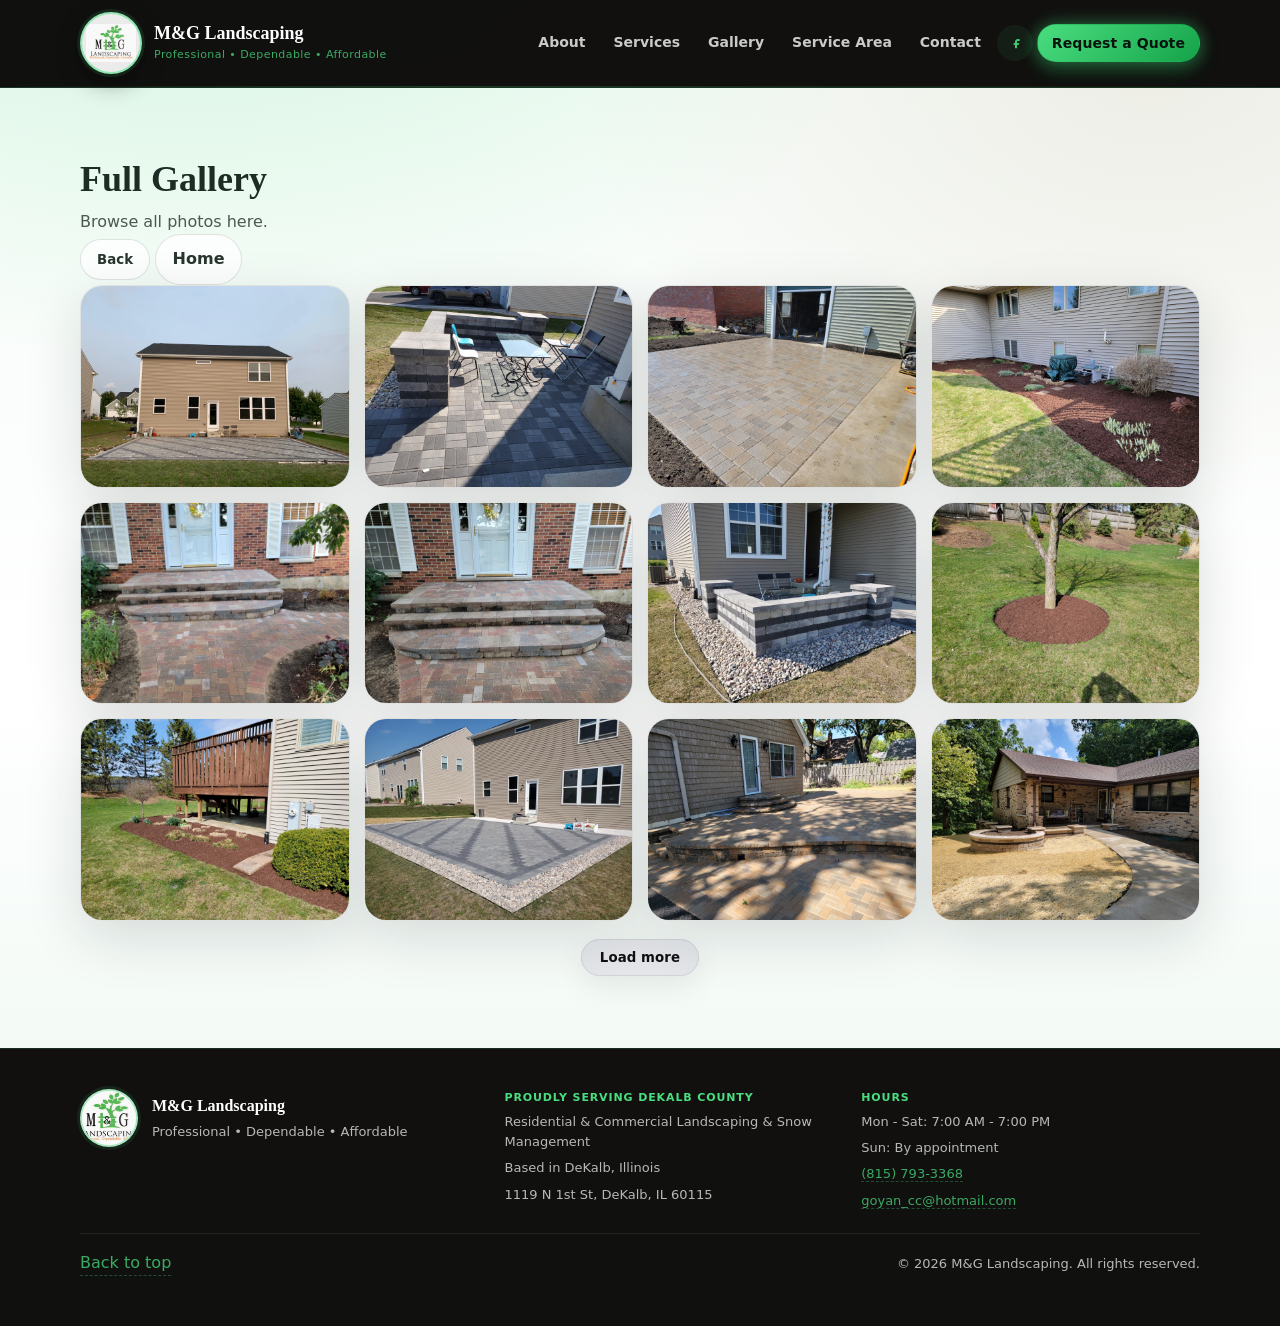
==== commit 945b0e85: "Added back button Co-authored-by: Copilot <copilot@github.com>" ====
--- a/gallery.html
+++ b/gallery.html
@@ -67,6 +67,11 @@
           <div class="section-heading">
             <h2>Full Gallery</h2>
             <p>Browse all photos here.</p>
+          </div>
+
+          <div class="gallery-back">
+            <button class="btn btn-ghost" type="button" onclick="history.back();">Back</button>
+            <a class="btn btn-ghost" href="index.html">Home</a>
           </div>
 
           <div
--- a/style.css
+++ b/style.css
@@ -23,8 +23,8 @@
   --radius-sm: 12px;
   --container: 1120px;
 
-  --font-sans: "DM Sans", ui-sans-serif, system-ui, -apple-system, "Segoe UI", Roboto, Arial, sans-serif;
-  --font-serif: "Fraunces", ui-serif, Georgia, "Times New Roman", serif;
+  --font-sans: "Manrope", ui-sans-serif, system-ui, -apple-system, "Segoe UI", Roboto, Arial, sans-serif;
+  --font-serif: "Manrope", ui-serif, Georgia, "Times New Roman", serif;
 }
 
 *{ box-sizing: border-box; }
@@ -317,159 +317,220 @@
   place-items: center;
 }
 .icon-btn:hover{ background: rgba(255,255,255,0.92); }
-
-.hero{
+/* ===== HERO (clean single definition) ===== */
+.hero {
   position: relative;
-  min-height: 92vh;
-  display: flex;
-  align-items: center;
   overflow: hidden;
-  padding: 80px 0 60px;
-}
-
-.hero .muted {
-  color: rgba(255, 255, 255, 0.65);
-}
-
-.hero::before{
+  padding: 56px 0;
+  min-height: 520px;
+  color: var(--color-foreground, #0b0b0b);
+  --overlay-color: rgba(10, 12, 15, 0.45);
+}
+
+/* center hero content as a group for balanced top/bottom spacing */
+.hero {
+  display: flex;
+  align-items: center; /* vertical center of .hero-inner */
+}
+
+/* background image (layer 0) */
+.hero::before {
   content: "";
   position: absolute;
   inset: 0;
   background-image: var(--hero-photo);
   background-size: cover;
   background-position: center;
-  transform: scale(1.04);
-  transition: transform 12s ease;
+  background-repeat: no-repeat;
   z-index: 0;
-}
-.hero::after{
+  filter: saturate(.98);
+}
+
+/* gradient overlay (layer 1) */
+.hero::after {
   content: "";
   position: absolute;
   inset: 0;
-  background:
-    linear-gradient(105deg, rgba(5,14,9,0.82) 0%, rgba(5,14,9,0.60) 45%, rgba(5,14,9,0.28) 100%),
-    linear-gradient(180deg, rgba(0,0,0,0.18) 0%, transparent 40%, rgba(0,0,0,0.30) 100%);
+  /* soft dark overlay to improve contrast */
+  background: linear-gradient(180deg, rgba(0,0,0,0.18) 0%, rgba(0,0,0,0.36) 100%);
   z-index: 1;
-}
-.hero-bg{ display: none; }
-.hero-inner {
+  pointer-events: none;
+}
+
+/* content (layer 2) */
+.hero .hero-inner {
   position: relative;
   z-index: 2;
   display: grid;
-  grid-template-columns: 1fr 420px;
-  gap: 48px;
+  /* give text a bit more room for readability */
+  grid-template-columns: 1.2fr 0.8fr;
+  gap: 64px;
   align-items: center;
-
+  align-content: center;
   width: 100%;
-  max-width: var(--container);
-  margin: 0 auto;
-  padding: 0 24px;
-}
-
-.hero-copy {
+  box-sizing: border-box;
+  padding: 0 20px;
+}
+
+/* ensure the inner grid stays visually centered inside the flex parent */
+.hero .hero-inner { margin: auto 0; }
+
+/* Mobile stack */
+@media (max-width: 980px) {
+  .hero {
+    padding: 36px 0;
+    min-height: auto;
+  }
+  .hero .hero-inner {
+    grid-template-columns: 1fr;
+    gap: 24px;
+  }
+
+  /* Map mobile safety: ensure map doesn't collapse or overflow on narrower screens */
+  .map-card {
+    min-height: 380px;
+    height: 380px;
+  }
+}
+
+/* Left column (text) */
+.hero .hero-copy {
   max-width: 640px;
-}
-.eyebrow{
-  margin: 0 0 18px;
-  display: flex;
+  color: #fff;
+}
+
+.hero .eyebrow {
+  margin: 0 0 8px 0;
+  color: rgba(255,255,255,0.9);
+  font-weight: 500;
+  display: flex;
+  gap: 8px;
+  align-items: center;
   flex-wrap: wrap;
-  gap: 10px;
+}
+
+.hero .hero-title {
+  margin: 0 0 16px 0;
+  font-size: clamp(1.75rem, 4vw, 2.6rem);
+  line-height: 1.05;
+  max-width: 54ch;
+  color: #fff;
+}
+
+.hero .hero-title-accent {
+  display: block;
+  color: var(--accent, #b6f0a7);
+}
+
+.hero .hero-subtitle {
+  margin: 0 0 22px 0;
+  color: rgba(255,255,255,0.92);
+  max-width: 56ch;
+  font-size: 1.05rem;
+}
+
+/* actions */
+.hero .hero-actions {
+  display: flex;
+  gap: 12px;
+  margin-bottom: 18px;
+  flex-wrap: wrap;
+}
+
+/* spotlight / right column (logo + card) */
+.hero .hero-spotlight {
+  display: flex;
+  flex-direction: column;
+  gap: 20px;
   align-items: center;
-}
-.pill{
-  display: inline-flex;
-  padding: 5px 12px;
-  border-radius: 999px;
-  border: 1px solid rgba(74,222,128,0.45);
-  background: rgba(74,222,128,0.12);
-  font-weight: 700;
-  font-size: 12px;
-  color: rgba(74,222,128,0.95);
-  letter-spacing: 0.04em;
-}
-.muted{ color: rgba(255,255,255,0.45); font-size: 13px; }
-.hero-title{
-  margin: 0 0 16px;
-  font-family: var(--font-serif);
-  font-size: clamp(2.6rem, 4.5vw, 3.8rem);
-  line-height: 1.05;
-  letter-spacing: -0.3px;
-  color: #ffffff;
-  text-shadow: 0 8px 32px rgba(0,0,0,0.40);
-}
-.hero-title-accent{
-  color: var(--leaf);
-  text-shadow: 0 0 40px rgba(74,222,128,0.35), 0 8px 32px rgba(0,0,0,0.40);
-}
-.hero-subtitle{
-  margin: 0 0 28px;
-  color: rgba(255,255,255,0.82);
-  font-size: 18px;
-  max-width: 56ch;
-  text-shadow: 0 4px 14px rgba(0,0,0,0.35);
-}
-.hero-actions{
-  display: flex;
-  gap: 12px;
-  flex-wrap: wrap;
-  margin-bottom: 32px;
-}
-.hero-actions .btn-ghost{
-  border-color: rgba(255,255,255,0.50);
-  color: rgba(255,255,255,0.90);
-  background: rgba(255,255,255,0.07);
-}
-.hero-actions .btn-ghost:hover{
-  background: rgba(255,255,255,0.14);
-  border-color: rgba(255,255,255,0.70);
-  color: #ffffff;
-}
-
-/* Hero spotlight — right column card */
-.hero-spotlight{
-  border-radius: var(--radius-lg);
-  border: 1px solid rgba(74,222,128,0.35);
-  background: rgba(5,14,9,0.72);
-  backdrop-filter: blur(18px);
-  padding: 20px;
-  box-shadow:
-    0 0 0 1px rgba(74,222,128,0.10),
-    0 0 50px rgba(74,222,128,0.18),
-    0 24px 60px rgba(0,0,0,0.45);
-}
-.hero-spotlight-label{
-  margin: 0 0 12px;
-  color: rgba(74,222,128,0.75);
-  font-weight: 800;
-  letter-spacing: 0.14em;
-  font-size: 11px;
-  text-transform: uppercase;
-}
+  justify-content: center;
+  padding: 22px;
+  background: rgba(255,255,255,0.06);
+  border-radius: 16px;
+  max-width: 420px;
+  width: 100%;
+  box-sizing: border-box;
+  backdrop-filter: blur(6px);
+}
+
+/* unified spotlight card: place a small logo badge inside the card */
+.hero .hero-spotlight {
+  position: relative; /* for the logo badge */
+  display: flex;
+  flex-direction: column;
+}
+
+.hero .logo-badge {
+  width: clamp(140px, 18vw, 220px);
+  margin: 0 0 14px 0;
+  padding: 6px;
+  border-radius: 12px;
+
+  background: rgba(255,255,255,0.04);
+  border: 1px solid rgba(74,222,128,0.10);
+  box-shadow: 0 8px 18px rgba(11,26,18,0.08),
+              0 0 20px rgba(74,222,128,0.04);
+
+  align-self: center;
+}
+
+.hero .logo-badge .hero-logo {
+  display: block;
+  width: 100%;
+  height: auto;
+
+  /* IMPORTANT: removes all previous sizing traps */
+  max-width: 100%;
+
+  border-radius: 8px;
+  box-shadow: none;
+  border: none;
+  object-fit: contain;
+}
+/* reduce visual stretching on small screens */
+@media (max-width: 980px) {
+  .hero .hero-spotlight {
+    max-width: 100%;
+    padding: 14px;
+  flex-direction: column;
+    align-items: center;
+  }
+  .hero .hero-copy {
+    order: 1;
+  }
+  .hero .hero-spotlight {
+    order: 2;
+  }
+}
+
+/* ...existing code... (logo-showcase, hero-logo, spotlight-card and earlier hero-progress were consolidated below) */
+
 .chip-row{
   display: flex;
   gap: 8px;
   flex-wrap: wrap;
   margin-bottom: 14px;
 }
-.chip{
+.chip {
+  padding: 8px 12px;
   border-radius: 999px;
-  padding: 7px 12px;
-  border: 1px solid rgba(255,255,255,0.16);
-  background: rgba(255,255,255,0.06);
-  color: rgba(255,255,255,0.72);
-  cursor: pointer;
-  font-weight: 700;
-  font-size: 13px;
-  transition: background 160ms ease, border-color 160ms ease, color 160ms ease;
-}
-.chip:hover{
-  background: rgba(255,255,255,0.12);
-  color: rgba(255,255,255,0.92);
-}
-.chip.is-active{
-  background: rgba(74,222,128,0.18);
-  border-color: rgba(74,222,128,0.55);
-  color: rgba(255,255,255,0.95);
+  border: 1px solid rgba(255, 255, 255, 0.2);
+  background: rgba(255, 255, 255, 0.06);
+  color: white;
+  transition: all 180ms ease;
+}
+
+.chip:hover {
+  border-color: var(--accent);
+  transform: translateY(-1px);
+}
+
+.chip.is-active {
+  background: linear-gradient(135deg, var(--accent), var(--accent-2));
+  border-color: transparent;
+  color: #0b1a12;
+  font-weight: 600;
+  box-shadow: 0 8px 24px rgba(0, 0, 0, 0.25);
 }
 .spotlight-card{
   border-radius: 16px;
@@ -477,15 +538,20 @@
   background: rgba(255,255,255,0.06);
   padding: 16px;
 }
-.spotlight-title{
-  font-size: 17px;
-  margin: 0 0 6px;
-  color: #ffffff;
-}
-.spotlight-text{
-  margin: 0 0 12px;
-  color: rgba(255,255,255,0.65);
-  font-size: 14px;
+.spotlight-title {
+  font-size: 1.4rem;
+  margin-top: 14px;
+  color: white;
+}
+
+.spotlight-text {
+  color: rgba(255, 255, 255, 0.8);
+  margin-top: 6px;
+}
+
+.spotlight-list li {
+  color: rgba(255, 255, 255, 0.75);
+  margin-bottom: 4px;
 }
 .spotlight-list{
   margin: 0;
@@ -493,7 +559,6 @@
   color: rgba(255,255,255,0.60);
   font-size: 14px;
 }
-.spotlight-list li{ margin-bottom: 4px; }
 
 /* Logo showcase on hero right */
 .logo-showcase{
@@ -505,14 +570,11 @@
 }
 .hero-logo{
   width: 100%;
-  max-width: 420px;
+  max-width: 480px;
   height: auto;
-  border-radius: var(--radius-lg);
-  box-shadow: 
-    0 0 0 1px rgba(74,222,128,0.20),
-    0 0 80px rgba(74,222,128,0.30),
-    0 30px 80px rgba(0,0,0,0.50);
-  border: 2px solid rgba(74,222,128,0.25);
+  border-radius: none;
+  box-shadow: none;
+  border: none;
   object-fit: contain;
   position: relative;
   z-index: 3;
@@ -533,35 +595,27 @@
 .ph-image-square{ min-height: 360px; }
 
 .stat-grid{
-  margin-top: 18px;
-  display: grid;
-  grid-template-columns: 1fr 1fr;
-  gap: 12px;
+  border-radius: 12px;
+  border: 1px solid rgba(255,255,255,0.10);
+  background: rgba(255,255,255,0.06);
+  padding: 14px;
 }
 .stat{
-  border-radius: 18px;
-  border: 1px solid var(--stroke);
-  background: var(--surface);
+  font-size: 1.2rem;
+  margin-top: 10px;
+  color: white;
   padding: 14px;
 }
 .stat-top{
-  margin: 0 0 6px;
-  color: var(--muted-2);
+  color: rgba(255, 255, 255, 0.8);
+  margin-top: 6px;
+  font-size: 0.95rem;
   font-weight: 700;
   letter-spacing: 0.10em;
   text-transform: uppercase;
-  font-size: 11px;
+  color: rgba(255, 255, 255, 0.75);
 }
 .stat-main{ margin: 0; font-weight: 800; }
-
-.about-photo{
-  position: relative;
-  border-radius: var(--radius-lg);
-  border: 1px solid rgba(255,255,255,0.12);
-  background: rgba(255,255,255,0.03);
-  padding: 16px;
-  box-shadow: var(--shadow);
-}
 .about-photo-img{
   width: 100%;
   height: 360px;
@@ -714,27 +768,21 @@
   border-color: color-mix(in srgb, var(--accent) 38%, rgba(11,26,18,0.12));
 }
 
-.gallery-grid{
-  margin-top: 16px;
+/* =========================
+   GALLERY (FIXED CLEAN SYSTEM)
+========================= */
+
+.gallery-grid {
   display: grid;
-  grid-template-columns: repeat(12, 1fr);
-  gap: 12px;
-}
-.gallery-home-cta{
-  margin-top: 16px;
-  display: flex;
-  justify-content: center;
-}
-
-.gallery-more{
-  margin-top: 18px;
-  display: grid;
-  justify-items: center;
-  gap: 8px;
-}
-
-.gallery-tile{
-  grid-column: span 4;
+  grid-template-columns: repeat(auto-fit, minmax(240px, 1fr));
+  gap: 14px;
+  align-items: stretch;
+}
+
+/* IMPORTANT: override ALL previous conflicting layout rules */
+.gallery-tile {
+  grid-column: auto !important;   /* kills old span system */
+  width: 100%;
   padding: 0;
   border: 1px solid var(--stroke);
   border-radius: var(--radius-lg);
@@ -744,20 +792,56 @@
   position: relative;
   box-shadow: 0 18px 55px rgba(11,26,18,0.12);
   transition: transform 180ms ease, border-color 180ms ease;
-}
-.gallery-tile:hover{
+  display: block;
+}
+
+/* image consistency fix */
+.gallery-tile img {
+  width: 100%;
+  aspect-ratio: 4 / 3;
+  object-fit: cover;
+  display: block;
+  filter: saturate(0.95) contrast(1.02);
+  transition: transform 240ms ease;
+}
+
+/* hover effect */
+.gallery-tile:hover {
   transform: translateY(-3px);
   border-color: color-mix(in srgb, var(--accent) 34%, rgba(255,255,255,0.14));
 }
-.gallery-tile img{
-  width: 100%;
-  height: 240px;
-  object-fit: cover;
-  filter: saturate(0.9) contrast(1.02);
-}
-.gallery-tile[hidden]{ display:none; }
+
+.gallery-tile:hover img {
+  transform: scale(1.05);
+}
+
+/* safety: remove any pseudo captions */
+.gallery-tile::before,
+.gallery-tile::after {
+  content: none !important;
+  display: none !important;
+}
+
+/* hidden tiles support (if JS filters later) */
+.gallery-tile[hidden] {
+  display: none !important;
+}
+
+/* CTA under gallery */
+.gallery-home-cta {
+  margin-top: 16px;
+  display: flex;
+  justify-content: center;
+}
+
+.gallery-more{
+  display: flex;
+  justify-content: center;
+  margin-top: 18px;
+}
 
 #loadMore {
+  box-shadow: 0 10px 30px rgba(0,0,0,0.08);
   background: #e5e7eb; /* light gray */
   color: #111;
   border: 1px solid #d1d5db;
@@ -811,7 +895,7 @@
   display: grid;
   grid-template-columns: 1fr 1fr;
   gap: 30px;
-  align-items: center;
+  align-items: stretch;
 }
 @media (max-width: 980px) {
   #areas .areas-panel {
@@ -878,36 +962,6 @@
   border-color: var(--stroke);
 }
 
-.map-card {
-  position: relative;
-  min-height: 480px;
-  border-radius: var(--radius-lg);
-
-  /* glass effect */
-  background: rgba(255, 255, 255, 0.55);
-  backdrop-filter: blur(18px);
-
-  border: 1px solid rgba(255, 255, 255, 0.35);
-
-  /* layered depth */
-  box-shadow:
-    0 30px 80px rgba(0, 0, 0, 0.12),
-    0 0 0 1px rgba(74, 222, 128, 0.12),
-    0 0 60px rgba(74, 222, 128, 0.18);
-
-  overflow: hidden;
-
-  transform: translateY(0);
-  transition: transform 250ms ease, box-shadow 250ms ease;
-}
-
-.map-card:hover {
-  transform: translateY(-6px);
-  box-shadow:
-    0 40px 100px rgba(0, 0, 0, 0.18),
-    0 0 0 1px rgba(74, 222, 128, 0.18),
-    0 0 80px rgba(74, 222, 128, 0.25);
-}
 .map-card::before {
   content: "";
   position: absolute;
@@ -921,11 +975,22 @@
   filter: blur(20px);
   opacity: 0.8;
 }
+.map-card {
+  /* Stretch the map to fill the area and be the same height as adjacent panel */
+  height: 100%;
+  min-height: 520px;
+  display: flex;
+  position: relative;
+  overflow: hidden;
+}
+
 .map-card iframe {
+  /* Ensure the iframe fills the card responsively */
   position: relative;
   z-index: 1;
   width: 100%;
   height: 100%;
+  flex: 1 1 auto;
   border: 0;
   display: block;
 }
@@ -981,7 +1046,7 @@
   display: flex;
   flex-direction: column;
   gap: 24px;
-  min-height: 520px;
+  min-height: 620px;
   justify-content: center;
 }
 .contact-watermark{
@@ -1088,6 +1153,87 @@
   grid-template-columns: 1fr 1fr;
   gap: 12px;
 }
+
+.contact-grid {
+  display: grid;
+  grid-template-columns: 1.2fr 1fr;
+  gap: 32px;
+  align-items: start;
+  margin-top: 24px;
+}
+
+.contact-cta h2 {
+  margin-bottom: 12px;
+}
+
+.contact-cta p {
+  margin-bottom: 18px;
+  color: #444;
+}
+
+/* subtle identity layer behind the contact left panel */
+.contact-cta{
+  position: relative;
+  overflow: hidden;
+}
+.contact-cta::before{
+  /* centered subtle logo watermark */
+  content: "";
+  position: absolute;
+  inset: 0;
+  z-index: 0;
+  pointer-events: none;
+  background-image: url("MGL%20Photos/Logo.jpg");
+  background-repeat: no-repeat;
+  background-position: center;
+  background-size: 40% auto;
+  opacity: 0.5;
+  filter: grayscale(1) contrast(0.95);
+}
+.contact-cta > *{ position: relative; z-index: 1; }
+
+/* stronger hierarchy for contact CTA */
+.contact-cta h2{
+  margin-bottom: 16px;
+  font-size: clamp(1.25rem, 2.2vw, 1.5rem);
+  font-weight: 800;
+}
+.contact-cta p{
+  margin-bottom: 20px;
+  color: var(--muted);
+  line-height: 1.55;
+}
+
+.contact-info {
+  background: rgba(255,255,255,0.85);
+  border: 1px solid var(--stroke);
+  border-radius: var(--radius-lg);
+  padding: 20px;
+}
+
+.contact-info h3 {
+  margin-bottom: 12px;
+}
+
+.contact-info p {
+  margin-bottom: 10px;
+  line-height: 1.5;
+}
+
+.contact-info a {
+  color: inherit;
+  text-decoration: none;
+}
+
+.contact-info a:hover {
+  text-decoration: underline;
+}
+
+.phone-cta {
+  font-size: 1.2rem;
+  font-weight: 700;
+}
+
 input, select, textarea{
   width: 100%;
   padding: 12px 12px;
@@ -1393,7 +1539,6 @@
   .hero-inner{ grid-template-columns: 1fr; gap: 28px; }
   .hero-spotlight{ max-width: 500px; }
   .service-grid{ grid-template-columns: repeat(2, 1fr); }
-  .gallery-tile{ grid-column: span 6; }
 }
 
 @media (max-width: 720px){
@@ -1428,7 +1573,6 @@
   .section{ padding: 58px 0; }
   .section-heading h2{ font-size: 32px; }
   .service-grid{ grid-template-columns: 1fr; }
-  .gallery-tile{ grid-column: span 12; }
   .form-row{ grid-template-columns: 1fr; }
   .footer-grid{ grid-template-columns: 1fr; }
   .footer-bottom{ flex-direction: column; align-items: start; }
@@ -1447,19 +1591,7 @@
   color: var(--leaf) !important;
 }
 
-.map-card {
-  height: 480px;
-  display: flex;
-}
-
-.map-card iframe {
-  flex: 1;
-  height: 100%;
-}
-
-.hero {
-  position: relative;
-}
+/* ...existing code ... */
 
 .hero-progress {
   position: absolute;
